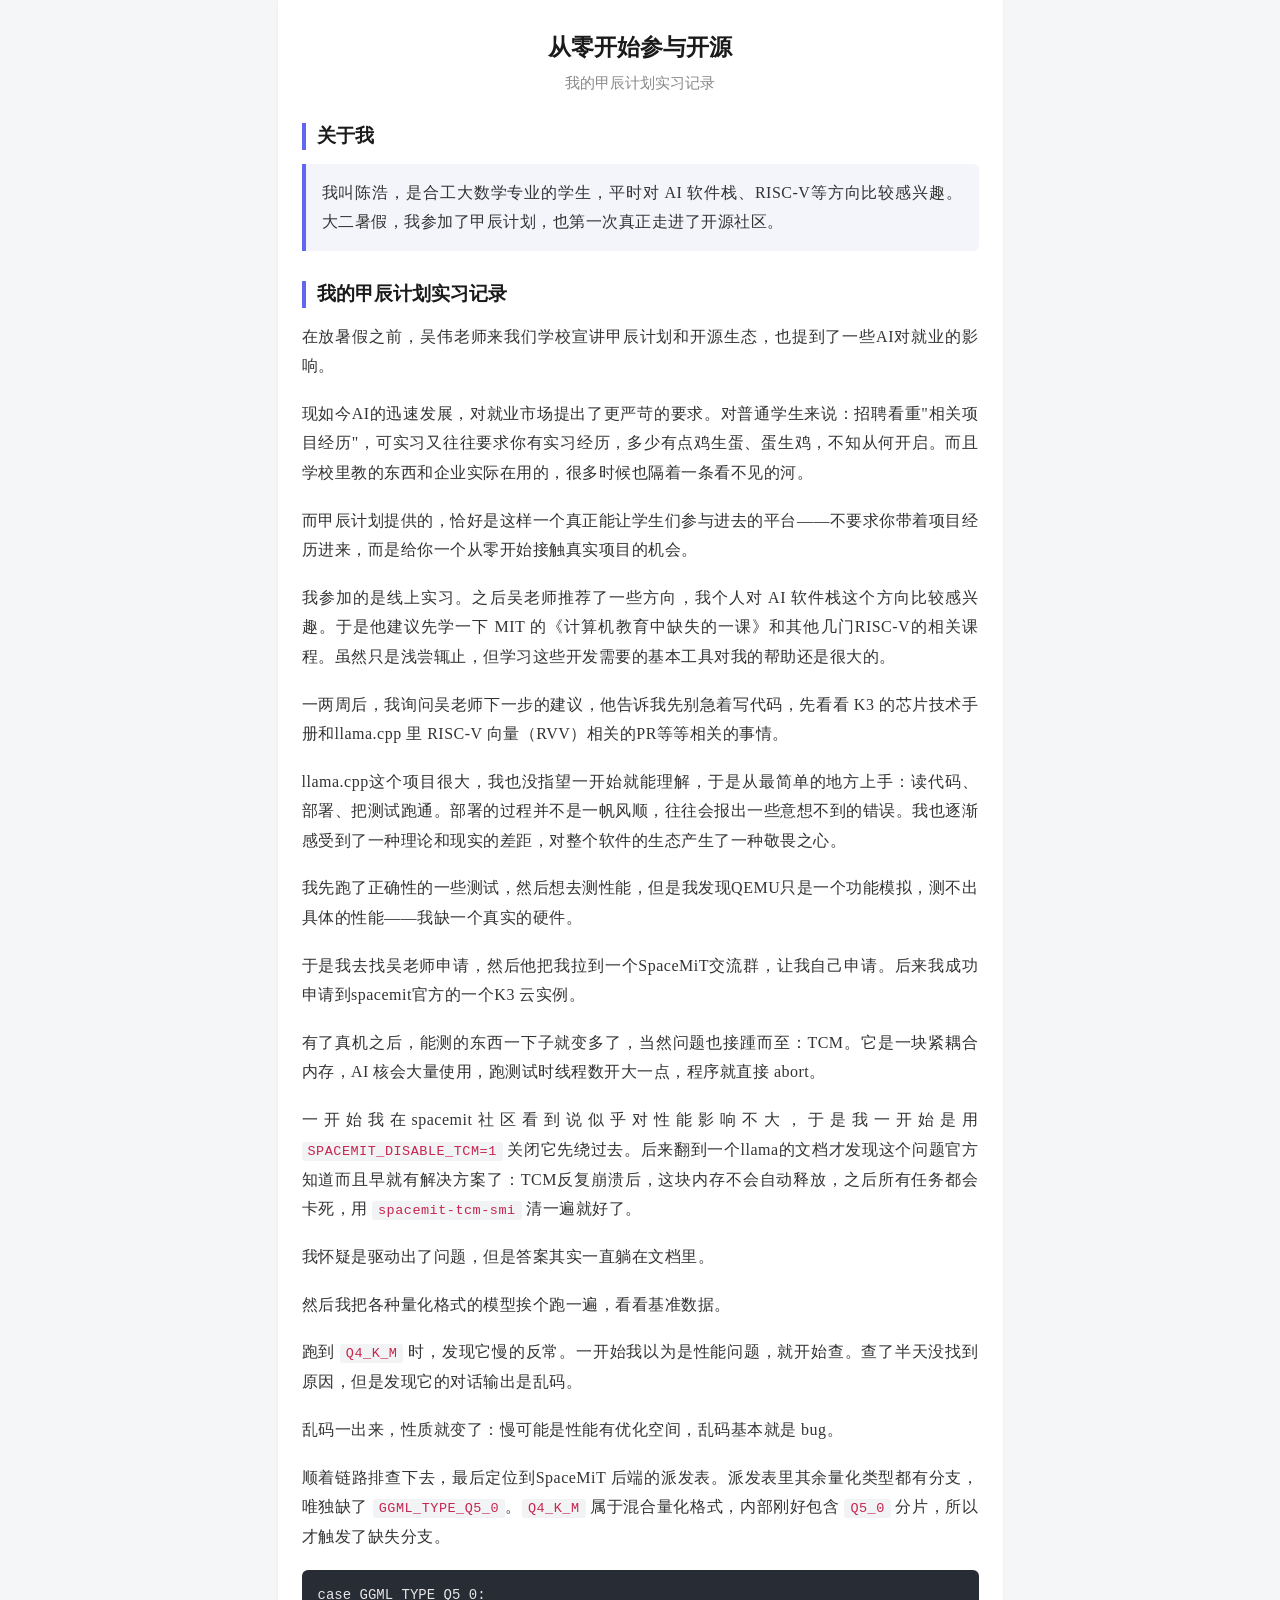
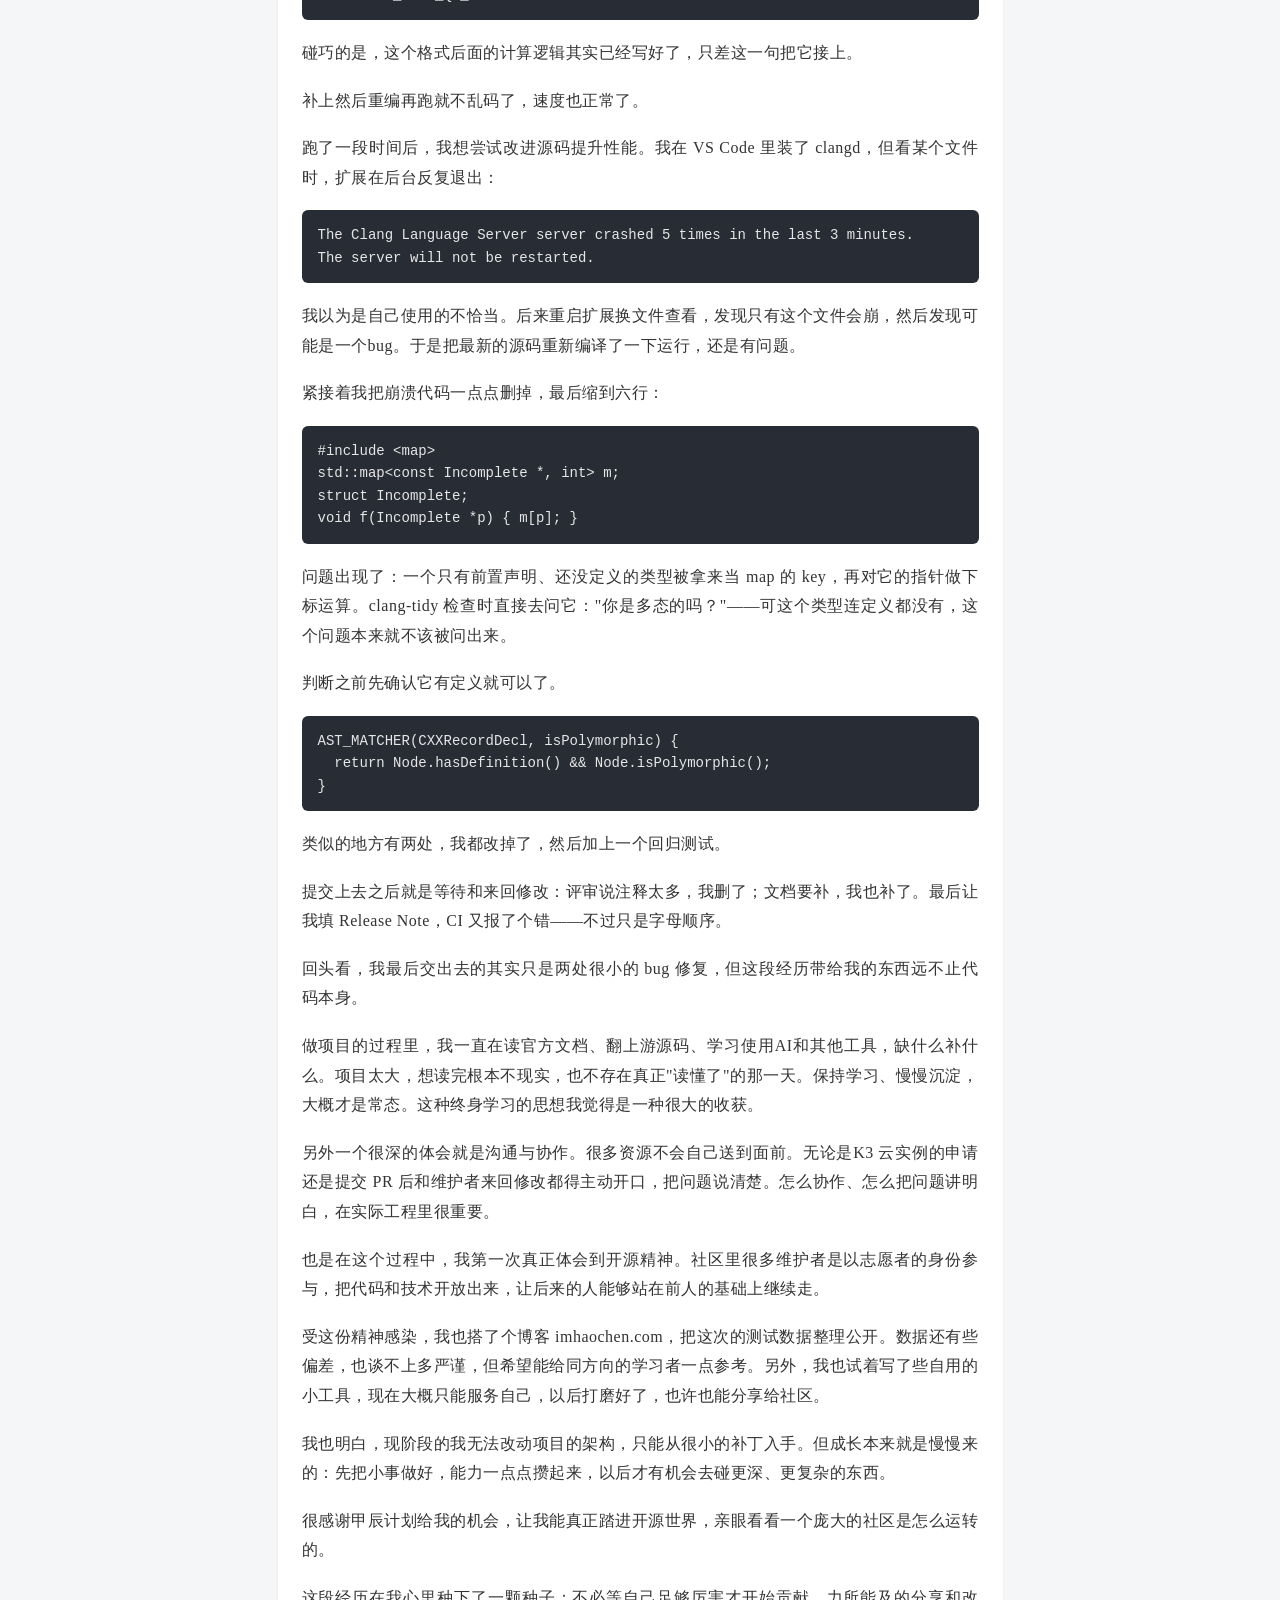
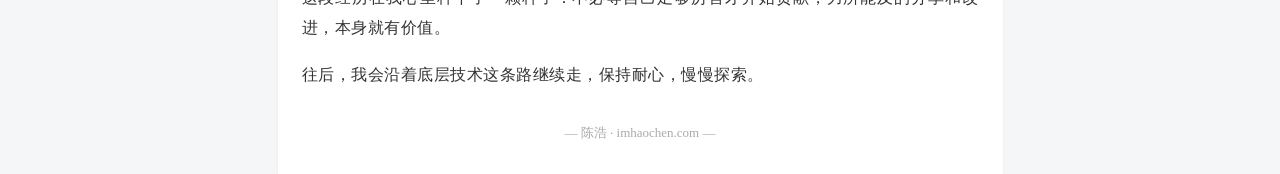
==== wechat-from-zero-to-open-source.html @ b213788a "Polish 从零开始参与开源 post；add markdown source + WeChat 排版版 Co-Authored-By: Claude Code <noreply@anthropic" ====
<!DOCTYPE html>
<html lang="zh-CN">
<head>
<meta charset="UTF-8">
<meta name="viewport" content="width=device-width, initial-scale=1.0">
<title>从零开始参与开源 · 公众号排版</title>
</head>
<body style="margin:0;padding:0;background:#f5f6f8;">

<!-- 此文件为公众号排版版：全选复制后粘贴进微信公众号编辑器即可。所有样式均为内联，WeChat 可直接识别。 -->
<section style="max-width:677px;margin:0 auto;background:#ffffff;padding:32px 24px;box-shadow:0 1px 3px rgba(0,0,0,.06);">

  <h1 style="text-align:center;font-size:23px;font-weight:bold;color:#1a1a1a;margin:0 0 10px 0;line-height:1.4;">从零开始参与开源</h1>
  <p style="text-align:center;font-size:15px;color:#888888;margin:0 0 4px 0;">我的甲辰计划实习记录</p>

  <h2 style="margin:30px 0 14px 0;font-size:19px;font-weight:bold;color:#1a1a1a;padding-left:11px;border-left:4px solid #6366f1;line-height:1.4;">关于我</h2>
  <p style="margin:0 0 18px 0;font-size:16px;line-height:1.85;color:#333333;letter-spacing:.5px;text-align:justify;background:#f4f5fb;border-left:4px solid #6366f1;padding:14px 16px;border-radius:0 6px 6px 0;">我叫陈浩，是合工大数学专业的学生，平时对 AI 软件栈、RISC-V等方向比较感兴趣。大二暑假，我参加了甲辰计划，也第一次真正走进了开源社区。</p>

  <h2 style="margin:30px 0 14px 0;font-size:19px;font-weight:bold;color:#1a1a1a;padding-left:11px;border-left:4px solid #6366f1;line-height:1.4;">我的甲辰计划实习记录</h2>

  <p style="margin:0 0 18px 0;font-size:16px;line-height:1.85;color:#333333;letter-spacing:.5px;text-align:justify;">在放暑假之前，吴伟老师来我们学校宣讲甲辰计划和开源生态，也提到了一些AI对就业的影响。</p>

  <p style="margin:0 0 18px 0;font-size:16px;line-height:1.85;color:#333333;letter-spacing:.5px;text-align:justify;">现如今AI的迅速发展，对就业市场提出了更严苛的要求。对普通学生来说：招聘看重"相关项目经历"，可实习又往往要求你有实习经历，多少有点鸡生蛋、蛋生鸡，不知从何开启。而且学校里教的东西和企业实际在用的，很多时候也隔着一条看不见的河。</p>

  <p style="margin:0 0 18px 0;font-size:16px;line-height:1.85;color:#333333;letter-spacing:.5px;text-align:justify;">而甲辰计划提供的，恰好是这样一个真正能让学生们参与进去的平台——不要求你带着项目经历进来，而是给你一个从零开始接触真实项目的机会。</p>

  <p style="margin:0 0 18px 0;font-size:16px;line-height:1.85;color:#333333;letter-spacing:.5px;text-align:justify;">我参加的是线上实习。之后吴老师推荐了一些方向，我个人对 AI 软件栈这个方向比较感兴趣。于是他建议先学一下 MIT 的《计算机教育中缺失的一课》和其他几门RISC-V的相关课程。虽然只是浅尝辄止，但学习这些开发需要的基本工具对我的帮助还是很大的。</p>

  <p style="margin:0 0 18px 0;font-size:16px;line-height:1.85;color:#333333;letter-spacing:.5px;text-align:justify;">一两周后，我询问吴老师下一步的建议，他告诉我先别急着写代码，先看看 K3 的芯片技术手册和llama.cpp 里 RISC-V 向量（RVV）相关的PR等等相关的事情。</p>

  <p style="margin:0 0 18px 0;font-size:16px;line-height:1.85;color:#333333;letter-spacing:.5px;text-align:justify;">llama.cpp这个项目很大，我也没指望一开始就能理解，于是从最简单的地方上手：读代码、部署、把测试跑通。部署的过程并不是一帆风顺，往往会报出一些意想不到的错误。我也逐渐感受到了一种理论和现实的差距，对整个软件的生态产生了一种敬畏之心。</p>

  <p style="margin:0 0 18px 0;font-size:16px;line-height:1.85;color:#333333;letter-spacing:.5px;text-align:justify;">我先跑了正确性的一些测试，然后想去测性能，但是我发现QEMU只是一个功能模拟，测不出具体的性能——我缺一个真实的硬件。</p>

  <p style="margin:0 0 18px 0;font-size:16px;line-height:1.85;color:#333333;letter-spacing:.5px;text-align:justify;">于是我去找吴老师申请，然后他把我拉到一个SpaceMiT交流群，让我自己申请。后来我成功申请到spacemit官方的一个K3 云实例。</p>

  <p style="margin:0 0 18px 0;font-size:16px;line-height:1.85;color:#333333;letter-spacing:.5px;text-align:justify;">有了真机之后，能测的东西一下子就变多了，当然问题也接踵而至：TCM。它是一块紧耦合内存，AI 核会大量使用，跑测试时线程数开大一点，程序就直接 abort。</p>

  <p style="margin:0 0 18px 0;font-size:16px;line-height:1.85;color:#333333;letter-spacing:.5px;text-align:justify;">一开始我在spacemit社区看到说似乎对性能影响不大，于是我一开始是用 <code style="background:#f2f3f5;color:#c7254e;padding:2px 6px;border-radius:3px;font-family:Menlo,Consolas,'Courier New',monospace;font-size:13.5px;">SPACEMIT_DISABLE_TCM=1</code> 关闭它先绕过去。后来翻到一个llama的文档才发现这个问题官方知道而且早就有解决方案了：TCM反复崩溃后，这块内存不会自动释放，之后所有任务都会卡死，用 <code style="background:#f2f3f5;color:#c7254e;padding:2px 6px;border-radius:3px;font-family:Menlo,Consolas,'Courier New',monospace;font-size:13.5px;">spacemit-tcm-smi</code> 清一遍就好了。</p>

  <p style="margin:0 0 18px 0;font-size:16px;line-height:1.85;color:#333333;letter-spacing:.5px;text-align:justify;">我怀疑是驱动出了问题，但是答案其实一直躺在文档里。</p>

  <p style="margin:0 0 18px 0;font-size:16px;line-height:1.85;color:#333333;letter-spacing:.5px;text-align:justify;">然后我把各种量化格式的模型挨个跑一遍，看看基准数据。</p>

  <p style="margin:0 0 18px 0;font-size:16px;line-height:1.85;color:#333333;letter-spacing:.5px;text-align:justify;">跑到 <code style="background:#f2f3f5;color:#c7254e;padding:2px 6px;border-radius:3px;font-family:Menlo,Consolas,'Courier New',monospace;font-size:13.5px;">Q4_K_M</code> 时，发现它慢的反常。一开始我以为是性能问题，就开始查。查了半天没找到原因，但是发现它的对话输出是乱码。</p>

  <p style="margin:0 0 18px 0;font-size:16px;line-height:1.85;color:#333333;letter-spacing:.5px;text-align:justify;">乱码一出来，性质就变了：慢可能是性能有优化空间，乱码基本就是 bug。</p>

  <p style="margin:0 0 18px 0;font-size:16px;line-height:1.85;color:#333333;letter-spacing:.5px;text-align:justify;">顺着链路排查下去，最后定位到SpaceMiT 后端的派发表。派发表里其余量化类型都有分支，唯独缺了 <code style="background:#f2f3f5;color:#c7254e;padding:2px 6px;border-radius:3px;font-family:Menlo,Consolas,'Courier New',monospace;font-size:13.5px;">GGML_TYPE_Q5_0</code>。<code style="background:#f2f3f5;color:#c7254e;padding:2px 6px;border-radius:3px;font-family:Menlo,Consolas,'Courier New',monospace;font-size:13.5px;">Q4_K_M</code> 属于混合量化格式，内部刚好包含 <code style="background:#f2f3f5;color:#c7254e;padding:2px 6px;border-radius:3px;font-family:Menlo,Consolas,'Courier New',monospace;font-size:13.5px;">Q5_0</code> 分片，所以才触发了缺失分支。</p>

  <pre style="background:#282c34;color:#e6e6e6;padding:14px 16px;border-radius:6px;font-family:Menlo,Consolas,'Courier New',monospace;font-size:14px;line-height:1.6;margin:0 0 18px 0;white-space:pre-wrap;word-break:break-all;">case GGML_TYPE_Q5_0:</pre>

  <p style="margin:0 0 18px 0;font-size:16px;line-height:1.85;color:#333333;letter-spacing:.5px;text-align:justify;">碰巧的是，这个格式后面的计算逻辑其实已经写好了，只差这一句把它接上。</p>

  <p style="margin:0 0 18px 0;font-size:16px;line-height:1.85;color:#333333;letter-spacing:.5px;text-align:justify;">补上然后重编再跑就不乱码了，速度也正常了。</p>

  <p style="margin:0 0 18px 0;font-size:16px;line-height:1.85;color:#333333;letter-spacing:.5px;text-align:justify;">跑了一段时间后，我想尝试改进源码提升性能。我在 VS Code 里装了 clangd，但看某个文件时，扩展在后台反复退出：</p>

  <pre style="background:#282c34;color:#e6e6e6;padding:14px 16px;border-radius:6px;font-family:Menlo,Consolas,'Courier New',monospace;font-size:14px;line-height:1.6;margin:0 0 18px 0;white-space:pre-wrap;word-break:break-all;">The Clang Language Server server crashed 5 times in the last 3 minutes.
The server will not be restarted.</pre>

  <p style="margin:0 0 18px 0;font-size:16px;line-height:1.85;color:#333333;letter-spacing:.5px;text-align:justify;">我以为是自己使用的不恰当。后来重启扩展换文件查看，发现只有这个文件会崩，然后发现可能是一个bug。于是把最新的源码重新编译了一下运行，还是有问题。</p>

  <p style="margin:0 0 18px 0;font-size:16px;line-height:1.85;color:#333333;letter-spacing:.5px;text-align:justify;">紧接着我把崩溃代码一点点删掉，最后缩到六行：</p>

  <pre style="background:#282c34;color:#e6e6e6;padding:14px 16px;border-radius:6px;font-family:Menlo,Consolas,'Courier New',monospace;font-size:14px;line-height:1.6;margin:0 0 18px 0;white-space:pre-wrap;word-break:break-all;">#include &lt;map&gt;
std::map&lt;const Incomplete *, int&gt; m;
struct Incomplete;
void f(Incomplete *p) { m[p]; }</pre>

  <p style="margin:0 0 18px 0;font-size:16px;line-height:1.85;color:#333333;letter-spacing:.5px;text-align:justify;">问题出现了：一个只有前置声明、还没定义的类型被拿来当 map 的 key，再对它的指针做下标运算。clang-tidy 检查时直接去问它："你是多态的吗？"——可这个类型连定义都没有，这个问题本来就不该被问出来。</p>

  <p style="margin:0 0 18px 0;font-size:16px;line-height:1.85;color:#333333;letter-spacing:.5px;text-align:justify;">判断之前先确认它有定义就可以了。</p>

  <pre style="background:#282c34;color:#e6e6e6;padding:14px 16px;border-radius:6px;font-family:Menlo,Consolas,'Courier New',monospace;font-size:14px;line-height:1.6;margin:0 0 18px 0;white-space:pre-wrap;word-break:break-all;">AST_MATCHER(CXXRecordDecl, isPolymorphic) {
  return Node.hasDefinition() &amp;&amp; Node.isPolymorphic();
}</pre>

  <p style="margin:0 0 18px 0;font-size:16px;line-height:1.85;color:#333333;letter-spacing:.5px;text-align:justify;">类似的地方有两处，我都改掉了，然后加上一个回归测试。</p>

  <p style="margin:0 0 18px 0;font-size:16px;line-height:1.85;color:#333333;letter-spacing:.5px;text-align:justify;">提交上去之后就是等待和来回修改：评审说注释太多，我删了；文档要补，我也补了。最后让我填 Release Note，CI 又报了个错——不过只是字母顺序。</p>

  <p style="margin:0 0 18px 0;font-size:16px;line-height:1.85;color:#333333;letter-spacing:.5px;text-align:justify;">回头看，我最后交出去的其实只是两处很小的 bug 修复，但这段经历带给我的东西远不止代码本身。</p>

  <p style="margin:0 0 18px 0;font-size:16px;line-height:1.85;color:#333333;letter-spacing:.5px;text-align:justify;">做项目的过程里，我一直在读官方文档、翻上游源码、学习使用AI和其他工具，缺什么补什么。项目太大，想读完根本不现实，也不存在真正"读懂了"的那一天。保持学习、慢慢沉淀，大概才是常态。这种终身学习的思想我觉得是一种很大的收获。</p>

  <p style="margin:0 0 18px 0;font-size:16px;line-height:1.85;color:#333333;letter-spacing:.5px;text-align:justify;">另外一个很深的体会就是沟通与协作。很多资源不会自己送到面前。无论是K3 云实例的申请还是提交 PR 后和维护者来回修改都得主动开口，把问题说清楚。怎么协作、怎么把问题讲明白，在实际工程里很重要。</p>

  <p style="margin:0 0 18px 0;font-size:16px;line-height:1.85;color:#333333;letter-spacing:.5px;text-align:justify;">也是在这个过程中，我第一次真正体会到开源精神。社区里很多维护者是以志愿者的身份参与，把代码和技术开放出来，让后来的人能够站在前人的基础上继续走。</p>

  <p style="margin:0 0 18px 0;font-size:16px;line-height:1.85;color:#333333;letter-spacing:.5px;text-align:justify;">受这份精神感染，我也搭了个博客 imhaochen.com，把这次的测试数据整理公开。数据还有些偏差，也谈不上多严谨，但希望能给同方向的学习者一点参考。另外，我也试着写了些自用的小工具，现在大概只能服务自己，以后打磨好了，也许也能分享给社区。</p>

  <p style="margin:0 0 18px 0;font-size:16px;line-height:1.85;color:#333333;letter-spacing:.5px;text-align:justify;">我也明白，现阶段的我无法改动项目的架构，只能从很小的补丁入手。但成长本来就是慢慢来的：先把小事做好，能力一点点攒起来，以后才有机会去碰更深、更复杂的东西。</p>

  <p style="margin:0 0 18px 0;font-size:16px;line-height:1.85;color:#333333;letter-spacing:.5px;text-align:justify;">很感谢甲辰计划给我的机会，让我能真正踏进开源世界，亲眼看看一个庞大的社区是怎么运转的。</p>

  <p style="margin:0 0 18px 0;font-size:16px;line-height:1.85;color:#333333;letter-spacing:.5px;text-align:justify;">这段经历在我心里种下了一颗种子：不必等自己足够厉害才开始贡献，力所能及的分享和改进，本身就有价值。</p>

  <p style="margin:0 0 0 0;font-size:16px;line-height:1.85;color:#333333;letter-spacing:.5px;text-align:justify;">往后，我会沿着底层技术这条路继续走，保持耐心，慢慢探索。</p>

  <p style="text-align:center;font-size:13px;color:#aaaaaa;margin:34px 0 0 0;">— 陈浩 · imhaochen.com —</p>

</section>

</body>
</html>
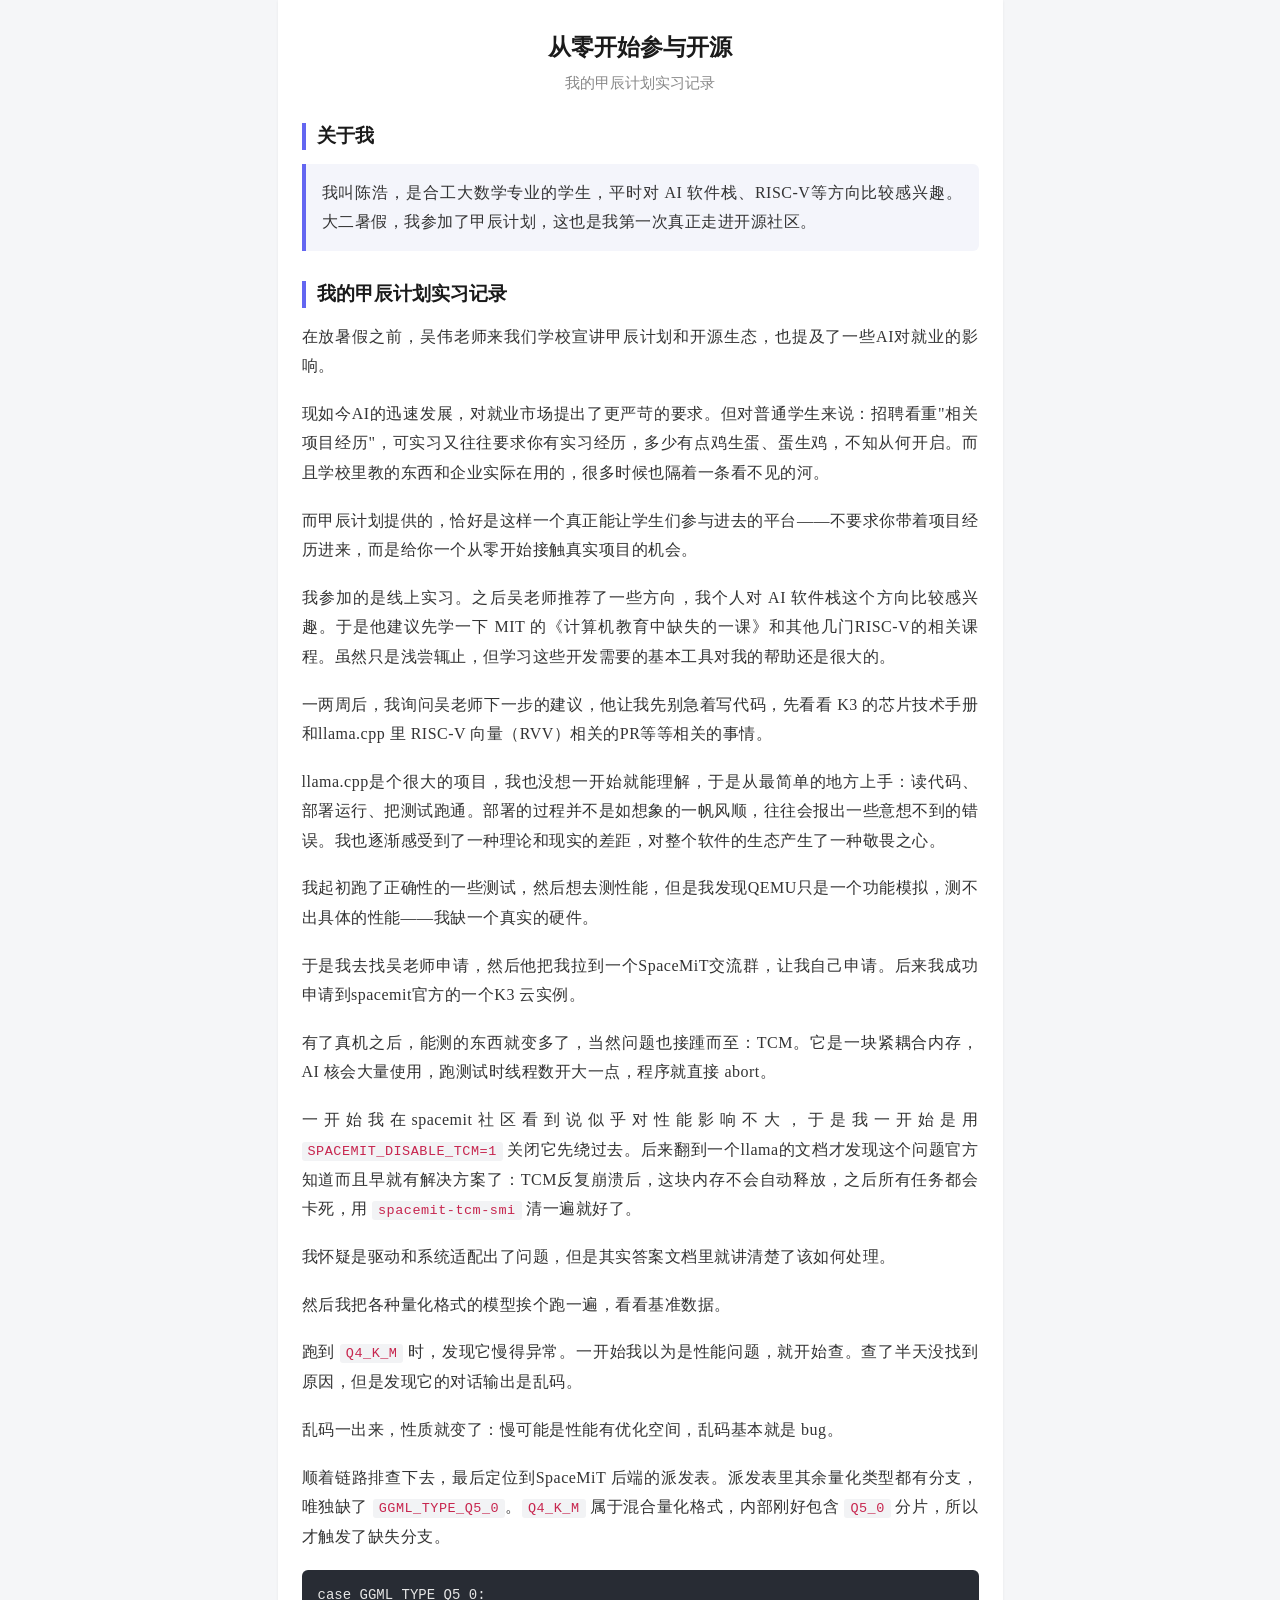
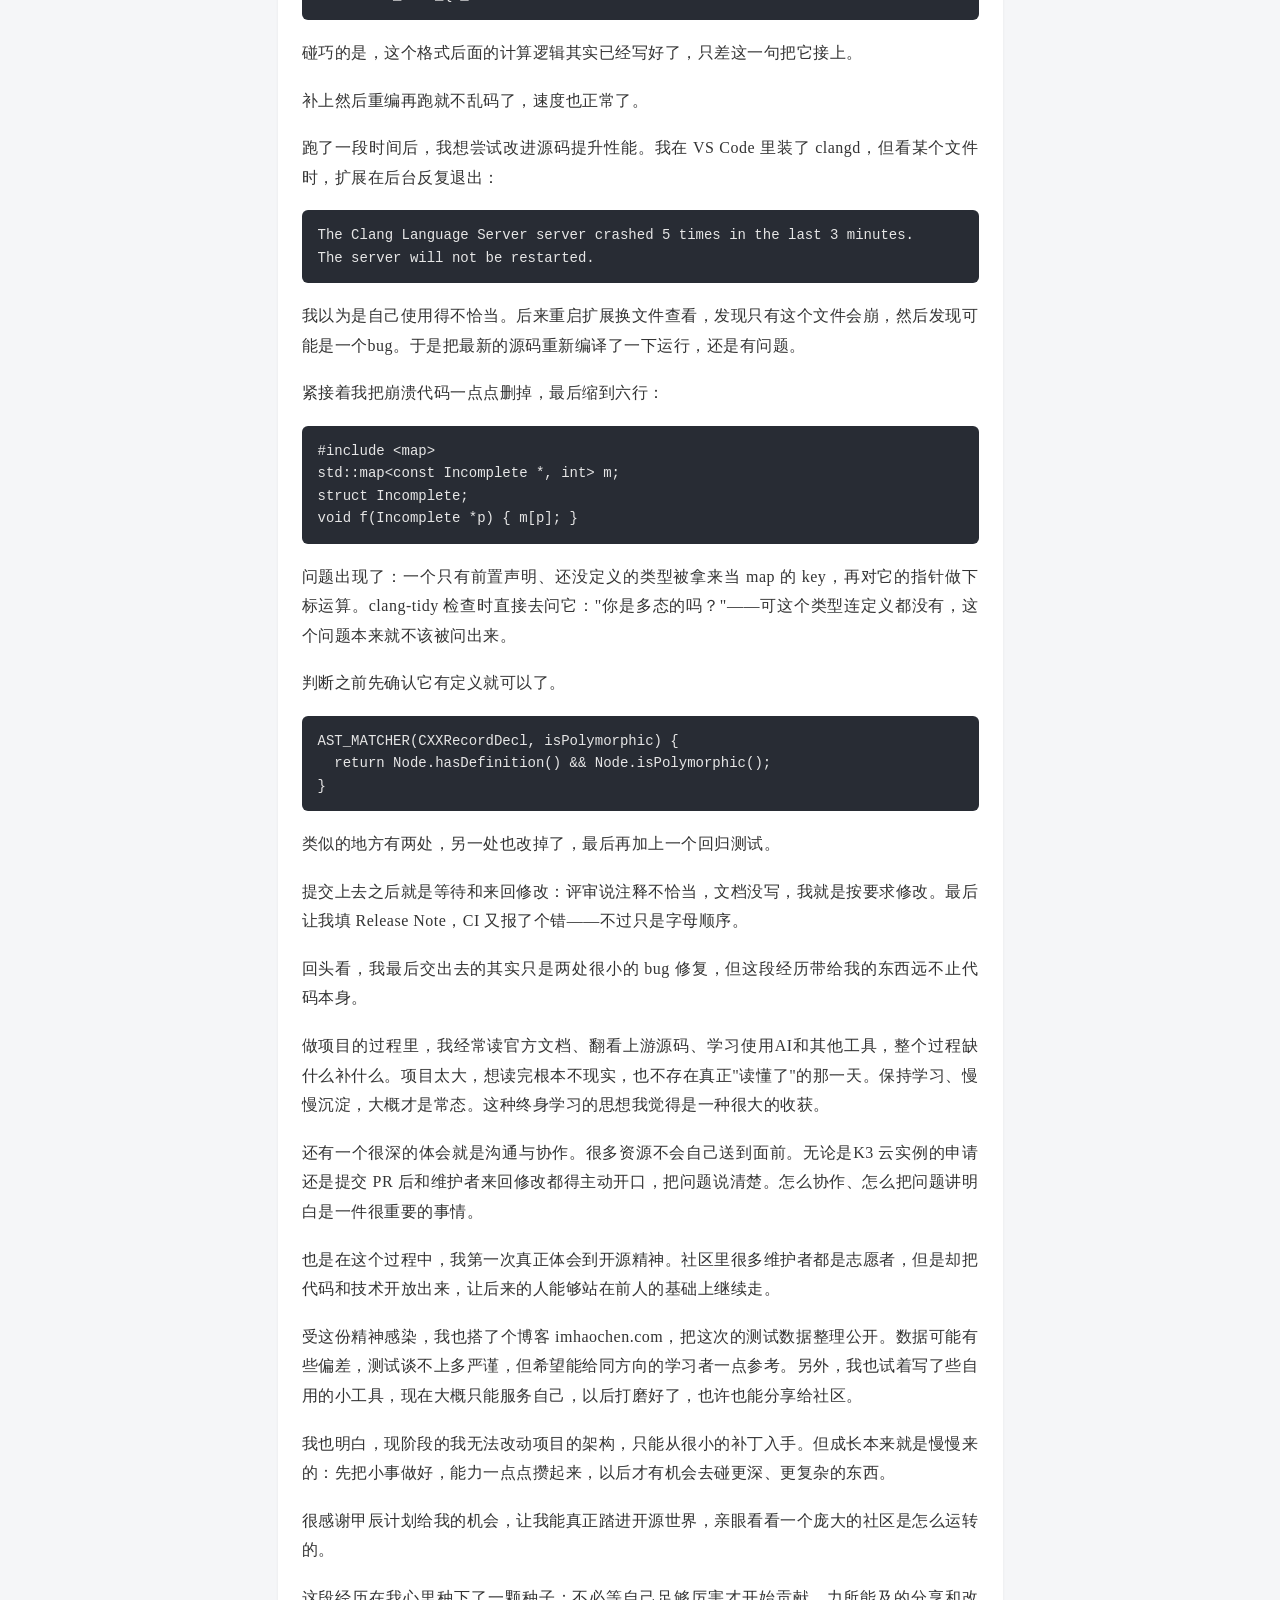
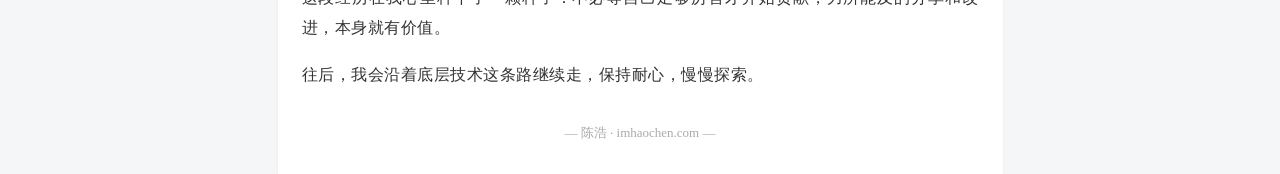
==== commit 5d6ef22a: "修订文章语病并同步博客/公众号版本" ====
--- a/wechat-from-zero-to-open-source.html
+++ b/wechat-from-zero-to-open-source.html
@@ -14,35 +14,35 @@
   <p style="text-align:center;font-size:15px;color:#888888;margin:0 0 4px 0;">我的甲辰计划实习记录</p>
 
   <h2 style="margin:30px 0 14px 0;font-size:19px;font-weight:bold;color:#1a1a1a;padding-left:11px;border-left:4px solid #6366f1;line-height:1.4;">关于我</h2>
-  <p style="margin:0 0 18px 0;font-size:16px;line-height:1.85;color:#333333;letter-spacing:.5px;text-align:justify;background:#f4f5fb;border-left:4px solid #6366f1;padding:14px 16px;border-radius:0 6px 6px 0;">我叫陈浩，是合工大数学专业的学生，平时对 AI 软件栈、RISC-V等方向比较感兴趣。大二暑假，我参加了甲辰计划，也第一次真正走进了开源社区。</p>
+  <p style="margin:0 0 18px 0;font-size:16px;line-height:1.85;color:#333333;letter-spacing:.5px;text-align:justify;background:#f4f5fb;border-left:4px solid #6366f1;padding:14px 16px;border-radius:0 6px 6px 0;">我叫陈浩，是合工大数学专业的学生，平时对 AI 软件栈、RISC-V等方向比较感兴趣。大二暑假，我参加了甲辰计划，这也是我第一次真正走进开源社区。</p>
 
   <h2 style="margin:30px 0 14px 0;font-size:19px;font-weight:bold;color:#1a1a1a;padding-left:11px;border-left:4px solid #6366f1;line-height:1.4;">我的甲辰计划实习记录</h2>
 
-  <p style="margin:0 0 18px 0;font-size:16px;line-height:1.85;color:#333333;letter-spacing:.5px;text-align:justify;">在放暑假之前，吴伟老师来我们学校宣讲甲辰计划和开源生态，也提到了一些AI对就业的影响。</p>
+  <p style="margin:0 0 18px 0;font-size:16px;line-height:1.85;color:#333333;letter-spacing:.5px;text-align:justify;">在放暑假之前，吴伟老师来我们学校宣讲甲辰计划和开源生态，也提及了一些AI对就业的影响。</p>
 
-  <p style="margin:0 0 18px 0;font-size:16px;line-height:1.85;color:#333333;letter-spacing:.5px;text-align:justify;">现如今AI的迅速发展，对就业市场提出了更严苛的要求。对普通学生来说：招聘看重"相关项目经历"，可实习又往往要求你有实习经历，多少有点鸡生蛋、蛋生鸡，不知从何开启。而且学校里教的东西和企业实际在用的，很多时候也隔着一条看不见的河。</p>
+  <p style="margin:0 0 18px 0;font-size:16px;line-height:1.85;color:#333333;letter-spacing:.5px;text-align:justify;">现如今AI的迅速发展，对就业市场提出了更严苛的要求。但对普通学生来说：招聘看重"相关项目经历"，可实习又往往要求你有实习经历，多少有点鸡生蛋、蛋生鸡，不知从何开启。而且学校里教的东西和企业实际在用的，很多时候也隔着一条看不见的河。</p>
 
   <p style="margin:0 0 18px 0;font-size:16px;line-height:1.85;color:#333333;letter-spacing:.5px;text-align:justify;">而甲辰计划提供的，恰好是这样一个真正能让学生们参与进去的平台——不要求你带着项目经历进来，而是给你一个从零开始接触真实项目的机会。</p>
 
   <p style="margin:0 0 18px 0;font-size:16px;line-height:1.85;color:#333333;letter-spacing:.5px;text-align:justify;">我参加的是线上实习。之后吴老师推荐了一些方向，我个人对 AI 软件栈这个方向比较感兴趣。于是他建议先学一下 MIT 的《计算机教育中缺失的一课》和其他几门RISC-V的相关课程。虽然只是浅尝辄止，但学习这些开发需要的基本工具对我的帮助还是很大的。</p>
 
-  <p style="margin:0 0 18px 0;font-size:16px;line-height:1.85;color:#333333;letter-spacing:.5px;text-align:justify;">一两周后，我询问吴老师下一步的建议，他告诉我先别急着写代码，先看看 K3 的芯片技术手册和llama.cpp 里 RISC-V 向量（RVV）相关的PR等等相关的事情。</p>
+  <p style="margin:0 0 18px 0;font-size:16px;line-height:1.85;color:#333333;letter-spacing:.5px;text-align:justify;">一两周后，我询问吴老师下一步的建议，他让我先别急着写代码，先看看 K3 的芯片技术手册和llama.cpp 里 RISC-V 向量（RVV）相关的PR等等相关的事情。</p>
 
-  <p style="margin:0 0 18px 0;font-size:16px;line-height:1.85;color:#333333;letter-spacing:.5px;text-align:justify;">llama.cpp这个项目很大，我也没指望一开始就能理解，于是从最简单的地方上手：读代码、部署、把测试跑通。部署的过程并不是一帆风顺，往往会报出一些意想不到的错误。我也逐渐感受到了一种理论和现实的差距，对整个软件的生态产生了一种敬畏之心。</p>
+  <p style="margin:0 0 18px 0;font-size:16px;line-height:1.85;color:#333333;letter-spacing:.5px;text-align:justify;">llama.cpp是个很大的项目，我也没想一开始就能理解，于是从最简单的地方上手：读代码、部署运行、把测试跑通。部署的过程并不是如想象的一帆风顺，往往会报出一些意想不到的错误。我也逐渐感受到了一种理论和现实的差距，对整个软件的生态产生了一种敬畏之心。</p>
 
-  <p style="margin:0 0 18px 0;font-size:16px;line-height:1.85;color:#333333;letter-spacing:.5px;text-align:justify;">我先跑了正确性的一些测试，然后想去测性能，但是我发现QEMU只是一个功能模拟，测不出具体的性能——我缺一个真实的硬件。</p>
+  <p style="margin:0 0 18px 0;font-size:16px;line-height:1.85;color:#333333;letter-spacing:.5px;text-align:justify;">我起初跑了正确性的一些测试，然后想去测性能，但是我发现QEMU只是一个功能模拟，测不出具体的性能——我缺一个真实的硬件。</p>
 
   <p style="margin:0 0 18px 0;font-size:16px;line-height:1.85;color:#333333;letter-spacing:.5px;text-align:justify;">于是我去找吴老师申请，然后他把我拉到一个SpaceMiT交流群，让我自己申请。后来我成功申请到spacemit官方的一个K3 云实例。</p>
 
-  <p style="margin:0 0 18px 0;font-size:16px;line-height:1.85;color:#333333;letter-spacing:.5px;text-align:justify;">有了真机之后，能测的东西一下子就变多了，当然问题也接踵而至：TCM。它是一块紧耦合内存，AI 核会大量使用，跑测试时线程数开大一点，程序就直接 abort。</p>
+  <p style="margin:0 0 18px 0;font-size:16px;line-height:1.85;color:#333333;letter-spacing:.5px;text-align:justify;">有了真机之后，能测的东西就变多了，当然问题也接踵而至：TCM。它是一块紧耦合内存，AI 核会大量使用，跑测试时线程数开大一点，程序就直接 abort。</p>
 
   <p style="margin:0 0 18px 0;font-size:16px;line-height:1.85;color:#333333;letter-spacing:.5px;text-align:justify;">一开始我在spacemit社区看到说似乎对性能影响不大，于是我一开始是用 <code style="background:#f2f3f5;color:#c7254e;padding:2px 6px;border-radius:3px;font-family:Menlo,Consolas,'Courier New',monospace;font-size:13.5px;">SPACEMIT_DISABLE_TCM=1</code> 关闭它先绕过去。后来翻到一个llama的文档才发现这个问题官方知道而且早就有解决方案了：TCM反复崩溃后，这块内存不会自动释放，之后所有任务都会卡死，用 <code style="background:#f2f3f5;color:#c7254e;padding:2px 6px;border-radius:3px;font-family:Menlo,Consolas,'Courier New',monospace;font-size:13.5px;">spacemit-tcm-smi</code> 清一遍就好了。</p>
 
-  <p style="margin:0 0 18px 0;font-size:16px;line-height:1.85;color:#333333;letter-spacing:.5px;text-align:justify;">我怀疑是驱动出了问题，但是答案其实一直躺在文档里。</p>
+  <p style="margin:0 0 18px 0;font-size:16px;line-height:1.85;color:#333333;letter-spacing:.5px;text-align:justify;">我怀疑是驱动和系统适配出了问题，但是其实答案文档里就讲清楚了该如何处理。</p>
 
   <p style="margin:0 0 18px 0;font-size:16px;line-height:1.85;color:#333333;letter-spacing:.5px;text-align:justify;">然后我把各种量化格式的模型挨个跑一遍，看看基准数据。</p>
 
-  <p style="margin:0 0 18px 0;font-size:16px;line-height:1.85;color:#333333;letter-spacing:.5px;text-align:justify;">跑到 <code style="background:#f2f3f5;color:#c7254e;padding:2px 6px;border-radius:3px;font-family:Menlo,Consolas,'Courier New',monospace;font-size:13.5px;">Q4_K_M</code> 时，发现它慢的反常。一开始我以为是性能问题，就开始查。查了半天没找到原因，但是发现它的对话输出是乱码。</p>
+  <p style="margin:0 0 18px 0;font-size:16px;line-height:1.85;color:#333333;letter-spacing:.5px;text-align:justify;">跑到 <code style="background:#f2f3f5;color:#c7254e;padding:2px 6px;border-radius:3px;font-family:Menlo,Consolas,'Courier New',monospace;font-size:13.5px;">Q4_K_M</code> 时，发现它慢得异常。一开始我以为是性能问题，就开始查。查了半天没找到原因，但是发现它的对话输出是乱码。</p>
 
   <p style="margin:0 0 18px 0;font-size:16px;line-height:1.85;color:#333333;letter-spacing:.5px;text-align:justify;">乱码一出来，性质就变了：慢可能是性能有优化空间，乱码基本就是 bug。</p>
 
@@ -59,7 +59,7 @@
   <pre style="background:#282c34;color:#e6e6e6;padding:14px 16px;border-radius:6px;font-family:Menlo,Consolas,'Courier New',monospace;font-size:14px;line-height:1.6;margin:0 0 18px 0;white-space:pre-wrap;word-break:break-all;">The Clang Language Server server crashed 5 times in the last 3 minutes.
 The server will not be restarted.</pre>
 
-  <p style="margin:0 0 18px 0;font-size:16px;line-height:1.85;color:#333333;letter-spacing:.5px;text-align:justify;">我以为是自己使用的不恰当。后来重启扩展换文件查看，发现只有这个文件会崩，然后发现可能是一个bug。于是把最新的源码重新编译了一下运行，还是有问题。</p>
+  <p style="margin:0 0 18px 0;font-size:16px;line-height:1.85;color:#333333;letter-spacing:.5px;text-align:justify;">我以为是自己使用得不恰当。后来重启扩展换文件查看，发现只有这个文件会崩，然后发现可能是一个bug。于是把最新的源码重新编译了一下运行，还是有问题。</p>
 
   <p style="margin:0 0 18px 0;font-size:16px;line-height:1.85;color:#333333;letter-spacing:.5px;text-align:justify;">紧接着我把崩溃代码一点点删掉，最后缩到六行：</p>
 
@@ -76,19 +76,19 @@
   return Node.hasDefinition() &amp;&amp; Node.isPolymorphic();
 }</pre>
 
-  <p style="margin:0 0 18px 0;font-size:16px;line-height:1.85;color:#333333;letter-spacing:.5px;text-align:justify;">类似的地方有两处，我都改掉了，然后加上一个回归测试。</p>
+  <p style="margin:0 0 18px 0;font-size:16px;line-height:1.85;color:#333333;letter-spacing:.5px;text-align:justify;">类似的地方有两处，另一处也改掉了，最后再加上一个回归测试。</p>
 
-  <p style="margin:0 0 18px 0;font-size:16px;line-height:1.85;color:#333333;letter-spacing:.5px;text-align:justify;">提交上去之后就是等待和来回修改：评审说注释太多，我删了；文档要补，我也补了。最后让我填 Release Note，CI 又报了个错——不过只是字母顺序。</p>
+  <p style="margin:0 0 18px 0;font-size:16px;line-height:1.85;color:#333333;letter-spacing:.5px;text-align:justify;">提交上去之后就是等待和来回修改：评审说注释不恰当，文档没写，我就是按要求修改。最后让我填 Release Note，CI 又报了个错——不过只是字母顺序。</p>
 
   <p style="margin:0 0 18px 0;font-size:16px;line-height:1.85;color:#333333;letter-spacing:.5px;text-align:justify;">回头看，我最后交出去的其实只是两处很小的 bug 修复，但这段经历带给我的东西远不止代码本身。</p>
 
-  <p style="margin:0 0 18px 0;font-size:16px;line-height:1.85;color:#333333;letter-spacing:.5px;text-align:justify;">做项目的过程里，我一直在读官方文档、翻上游源码、学习使用AI和其他工具，缺什么补什么。项目太大，想读完根本不现实，也不存在真正"读懂了"的那一天。保持学习、慢慢沉淀，大概才是常态。这种终身学习的思想我觉得是一种很大的收获。</p>
+  <p style="margin:0 0 18px 0;font-size:16px;line-height:1.85;color:#333333;letter-spacing:.5px;text-align:justify;">做项目的过程里，我经常读官方文档、翻看上游源码、学习使用AI和其他工具，整个过程缺什么补什么。项目太大，想读完根本不现实，也不存在真正"读懂了"的那一天。保持学习、慢慢沉淀，大概才是常态。这种终身学习的思想我觉得是一种很大的收获。</p>
 
-  <p style="margin:0 0 18px 0;font-size:16px;line-height:1.85;color:#333333;letter-spacing:.5px;text-align:justify;">另外一个很深的体会就是沟通与协作。很多资源不会自己送到面前。无论是K3 云实例的申请还是提交 PR 后和维护者来回修改都得主动开口，把问题说清楚。怎么协作、怎么把问题讲明白，在实际工程里很重要。</p>
+  <p style="margin:0 0 18px 0;font-size:16px;line-height:1.85;color:#333333;letter-spacing:.5px;text-align:justify;">还有一个很深的体会就是沟通与协作。很多资源不会自己送到面前。无论是K3 云实例的申请还是提交 PR 后和维护者来回修改都得主动开口，把问题说清楚。怎么协作、怎么把问题讲明白是一件很重要的事情。</p>
 
-  <p style="margin:0 0 18px 0;font-size:16px;line-height:1.85;color:#333333;letter-spacing:.5px;text-align:justify;">也是在这个过程中，我第一次真正体会到开源精神。社区里很多维护者是以志愿者的身份参与，把代码和技术开放出来，让后来的人能够站在前人的基础上继续走。</p>
+  <p style="margin:0 0 18px 0;font-size:16px;line-height:1.85;color:#333333;letter-spacing:.5px;text-align:justify;">也是在这个过程中，我第一次真正体会到开源精神。社区里很多维护者都是志愿者，但是却把代码和技术开放出来，让后来的人能够站在前人的基础上继续走。</p>
 
-  <p style="margin:0 0 18px 0;font-size:16px;line-height:1.85;color:#333333;letter-spacing:.5px;text-align:justify;">受这份精神感染，我也搭了个博客 imhaochen.com，把这次的测试数据整理公开。数据还有些偏差，也谈不上多严谨，但希望能给同方向的学习者一点参考。另外，我也试着写了些自用的小工具，现在大概只能服务自己，以后打磨好了，也许也能分享给社区。</p>
+  <p style="margin:0 0 18px 0;font-size:16px;line-height:1.85;color:#333333;letter-spacing:.5px;text-align:justify;">受这份精神感染，我也搭了个博客 imhaochen.com，把这次的测试数据整理公开。数据可能有些偏差，测试谈不上多严谨，但希望能给同方向的学习者一点参考。另外，我也试着写了些自用的小工具，现在大概只能服务自己，以后打磨好了，也许也能分享给社区。</p>
 
   <p style="margin:0 0 18px 0;font-size:16px;line-height:1.85;color:#333333;letter-spacing:.5px;text-align:justify;">我也明白，现阶段的我无法改动项目的架构，只能从很小的补丁入手。但成长本来就是慢慢来的：先把小事做好，能力一点点攒起来，以后才有机会去碰更深、更复杂的东西。</p>
 
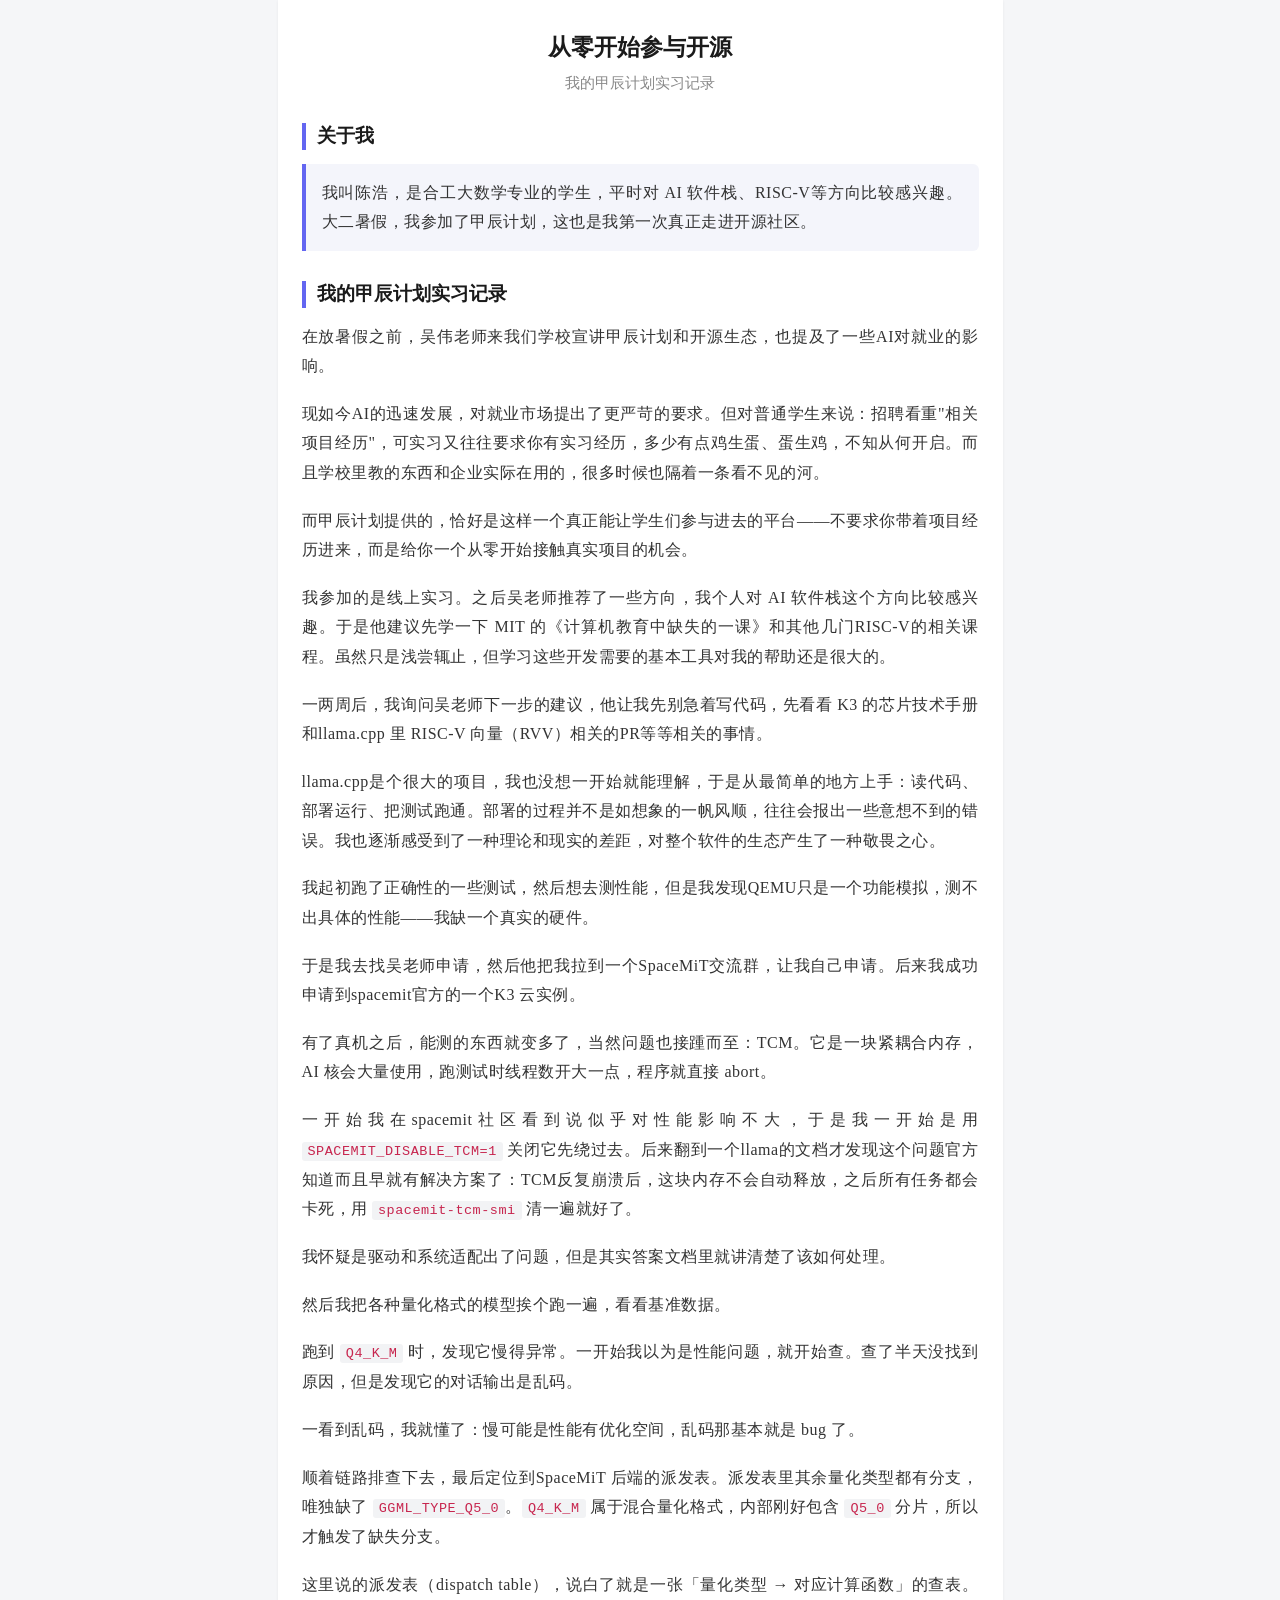
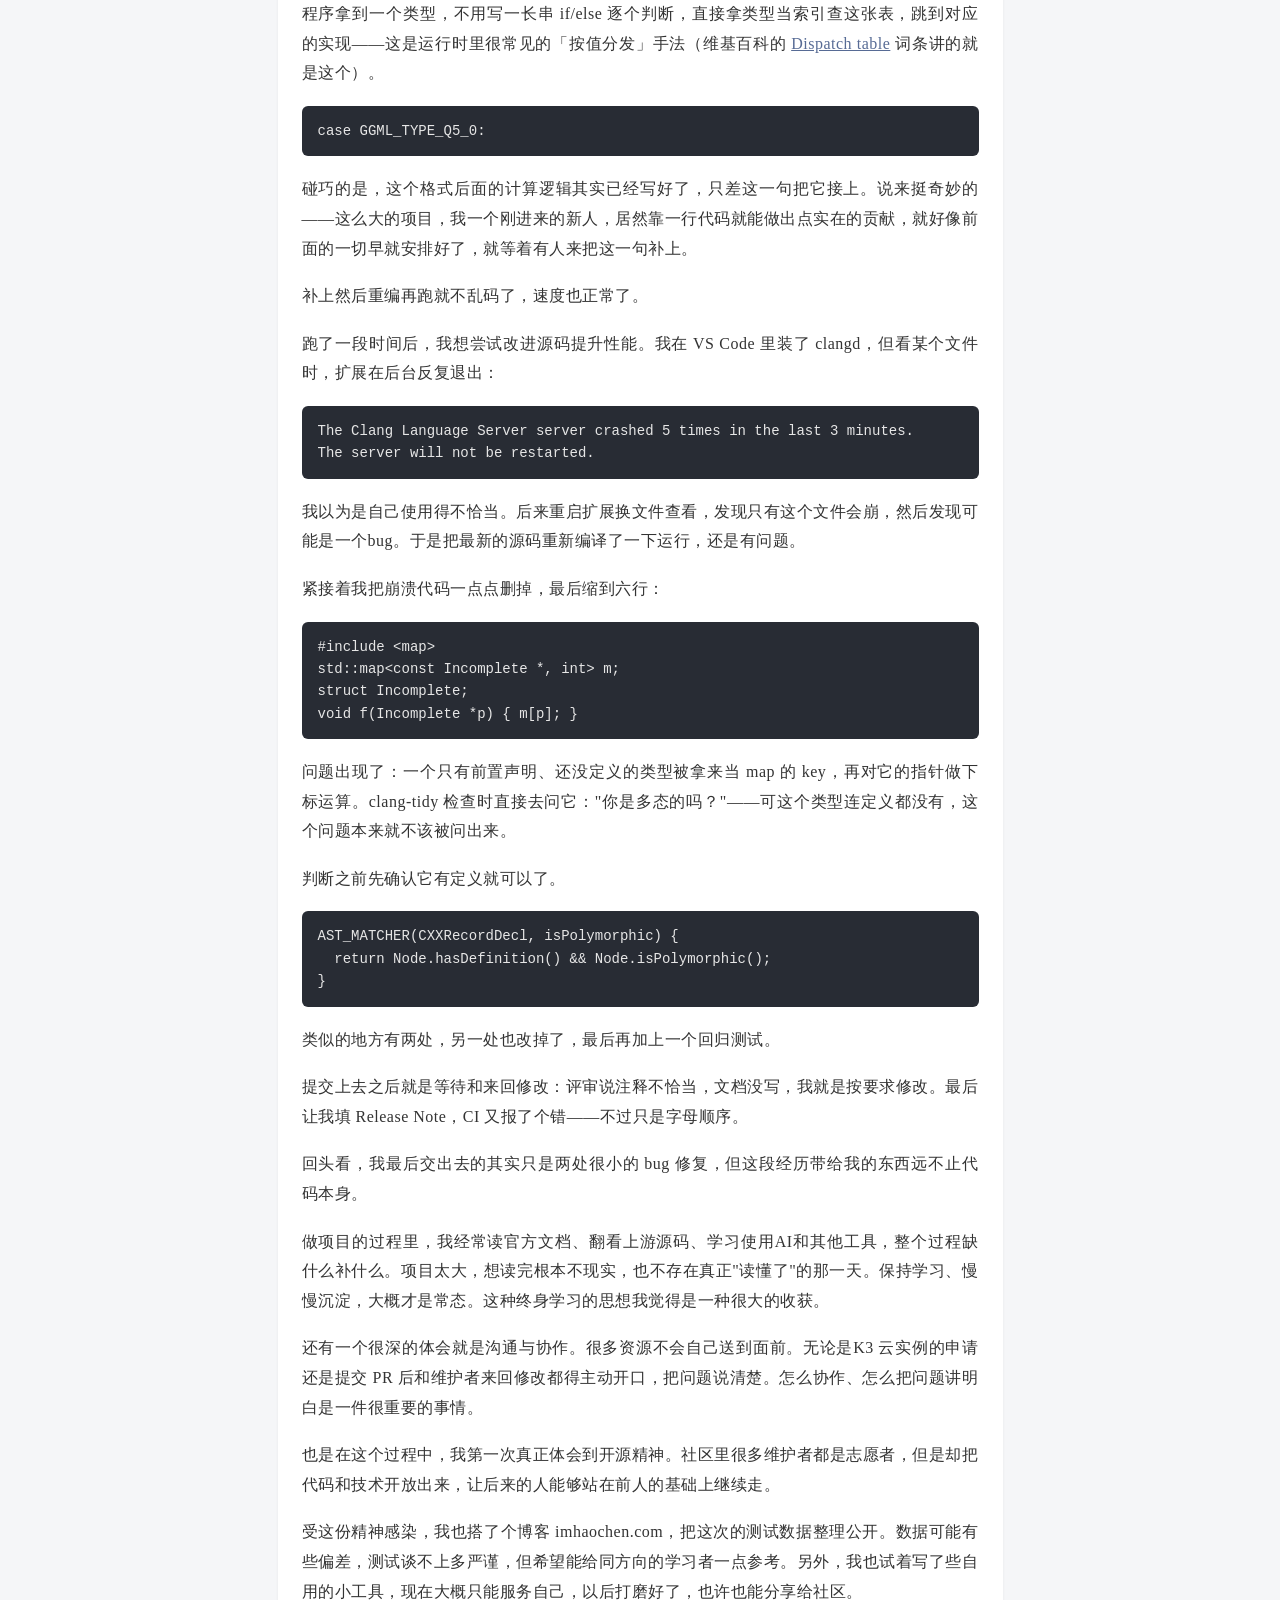
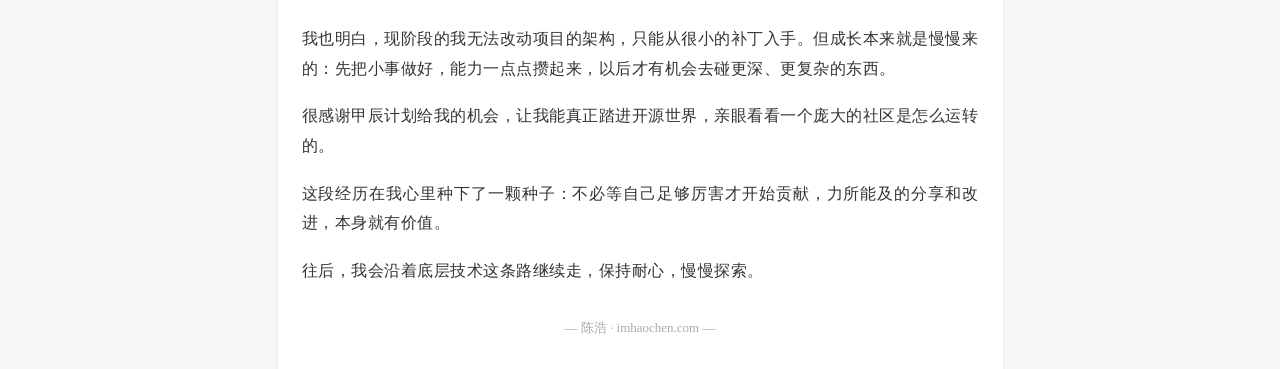
==== commit 94927180: "润色口语表达、补充派发表技术介绍、扩展一行代码贡献的感触" ====
--- a/wechat-from-zero-to-open-source.html
+++ b/wechat-from-zero-to-open-source.html
@@ -44,13 +44,15 @@
 
   <p style="margin:0 0 18px 0;font-size:16px;line-height:1.85;color:#333333;letter-spacing:.5px;text-align:justify;">跑到 <code style="background:#f2f3f5;color:#c7254e;padding:2px 6px;border-radius:3px;font-family:Menlo,Consolas,'Courier New',monospace;font-size:13.5px;">Q4_K_M</code> 时，发现它慢得异常。一开始我以为是性能问题，就开始查。查了半天没找到原因，但是发现它的对话输出是乱码。</p>
 
-  <p style="margin:0 0 18px 0;font-size:16px;line-height:1.85;color:#333333;letter-spacing:.5px;text-align:justify;">乱码一出来，性质就变了：慢可能是性能有优化空间，乱码基本就是 bug。</p>
+  <p style="margin:0 0 18px 0;font-size:16px;line-height:1.85;color:#333333;letter-spacing:.5px;text-align:justify;">一看到乱码，我就懂了：慢可能是性能有优化空间，乱码那基本就是 bug 了。</p>
 
   <p style="margin:0 0 18px 0;font-size:16px;line-height:1.85;color:#333333;letter-spacing:.5px;text-align:justify;">顺着链路排查下去，最后定位到SpaceMiT 后端的派发表。派发表里其余量化类型都有分支，唯独缺了 <code style="background:#f2f3f5;color:#c7254e;padding:2px 6px;border-radius:3px;font-family:Menlo,Consolas,'Courier New',monospace;font-size:13.5px;">GGML_TYPE_Q5_0</code>。<code style="background:#f2f3f5;color:#c7254e;padding:2px 6px;border-radius:3px;font-family:Menlo,Consolas,'Courier New',monospace;font-size:13.5px;">Q4_K_M</code> 属于混合量化格式，内部刚好包含 <code style="background:#f2f3f5;color:#c7254e;padding:2px 6px;border-radius:3px;font-family:Menlo,Consolas,'Courier New',monospace;font-size:13.5px;">Q5_0</code> 分片，所以才触发了缺失分支。</p>
 
+  <p style="margin:0 0 18px 0;font-size:16px;line-height:1.85;color:#333333;letter-spacing:.5px;text-align:justify;">这里说的派发表（dispatch table），说白了就是一张「量化类型 → 对应计算函数」的查表。程序拿到一个类型，不用写一长串 if/else 逐个判断，直接拿类型当索引查这张表，跳到对应的实现——这是运行时里很常见的「按值分发」手法（维基百科的 <a href="https://en.wikipedia.org/wiki/Dispatch_table" style="color:#576b95;">Dispatch table</a> 词条讲的就是这个）。</p>
+
   <pre style="background:#282c34;color:#e6e6e6;padding:14px 16px;border-radius:6px;font-family:Menlo,Consolas,'Courier New',monospace;font-size:14px;line-height:1.6;margin:0 0 18px 0;white-space:pre-wrap;word-break:break-all;">case GGML_TYPE_Q5_0:</pre>
 
-  <p style="margin:0 0 18px 0;font-size:16px;line-height:1.85;color:#333333;letter-spacing:.5px;text-align:justify;">碰巧的是，这个格式后面的计算逻辑其实已经写好了，只差这一句把它接上。</p>
+  <p style="margin:0 0 18px 0;font-size:16px;line-height:1.85;color:#333333;letter-spacing:.5px;text-align:justify;">碰巧的是，这个格式后面的计算逻辑其实已经写好了，只差这一句把它接上。说来挺奇妙的——这么大的项目，我一个刚进来的新人，居然靠一行代码就能做出点实在的贡献，就好像前面的一切早就安排好了，就等着有人来把这一句补上。</p>
 
   <p style="margin:0 0 18px 0;font-size:16px;line-height:1.85;color:#333333;letter-spacing:.5px;text-align:justify;">补上然后重编再跑就不乱码了，速度也正常了。</p>
 
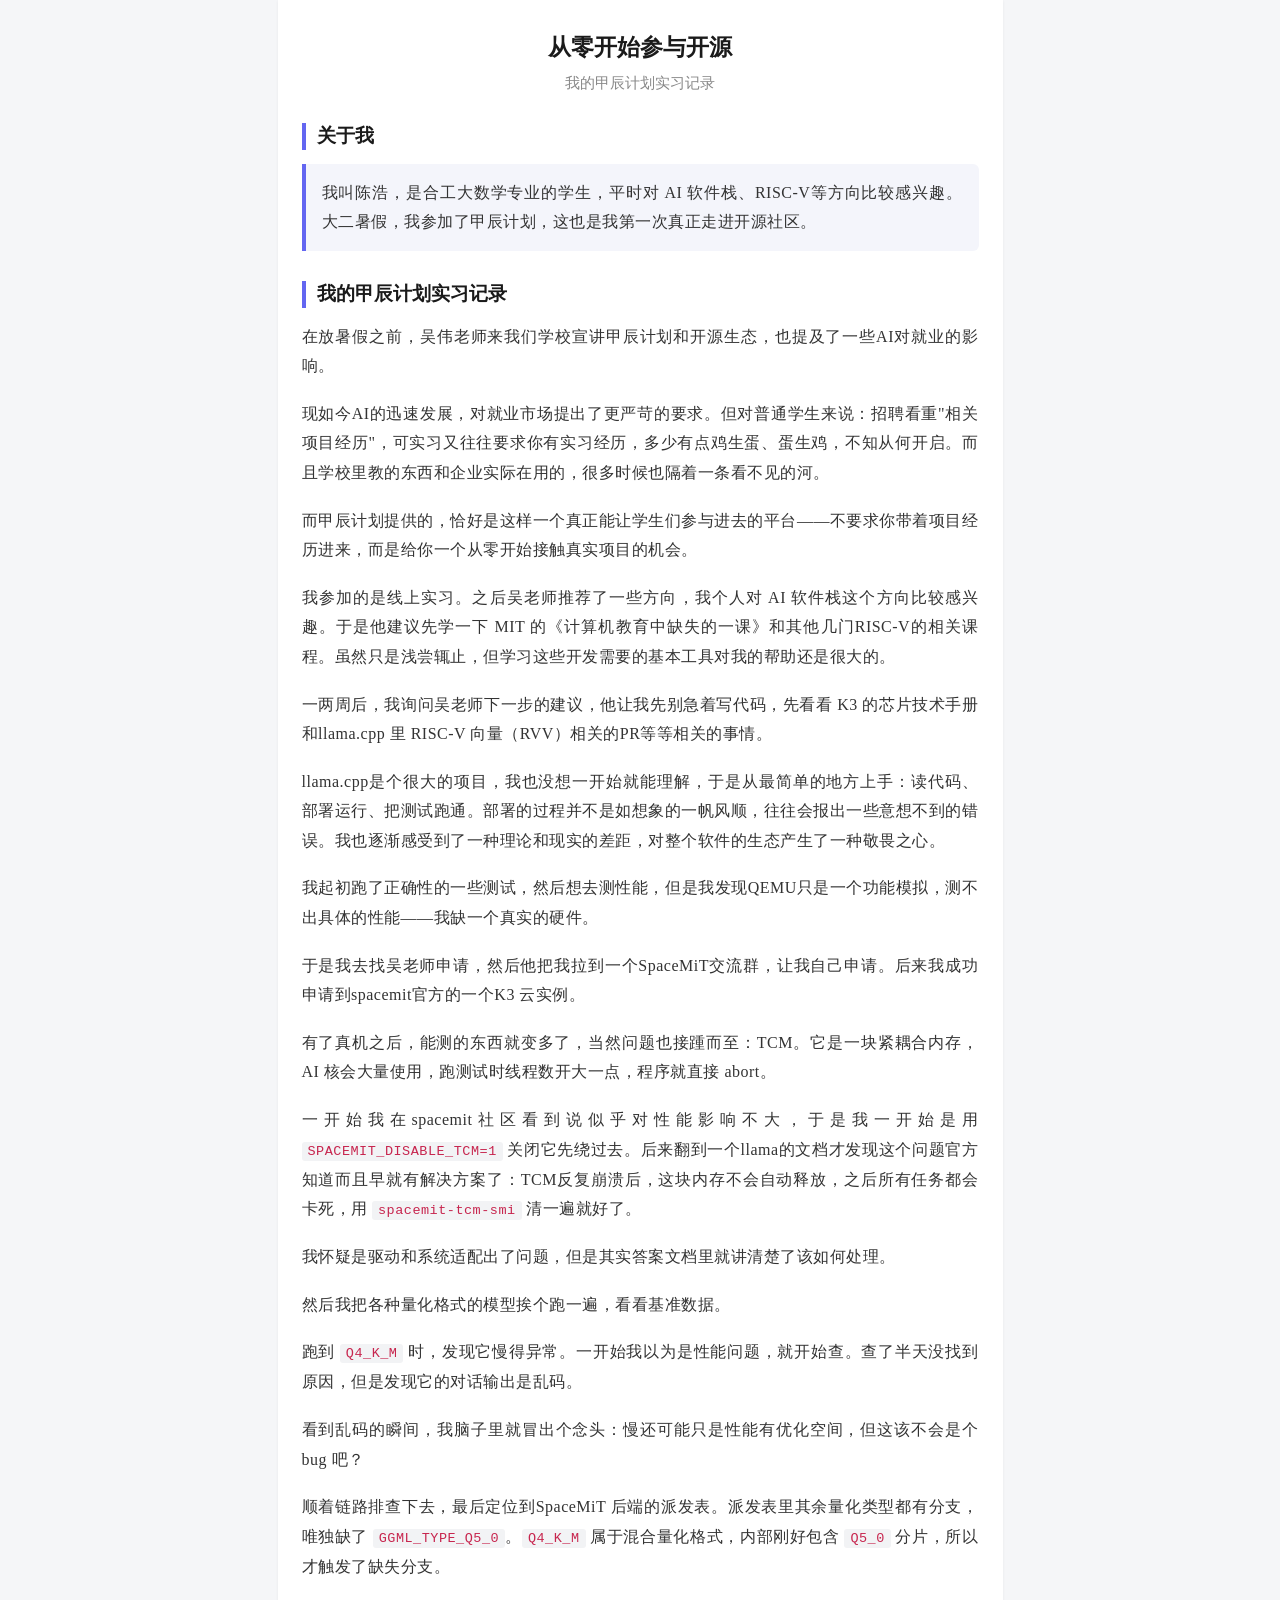
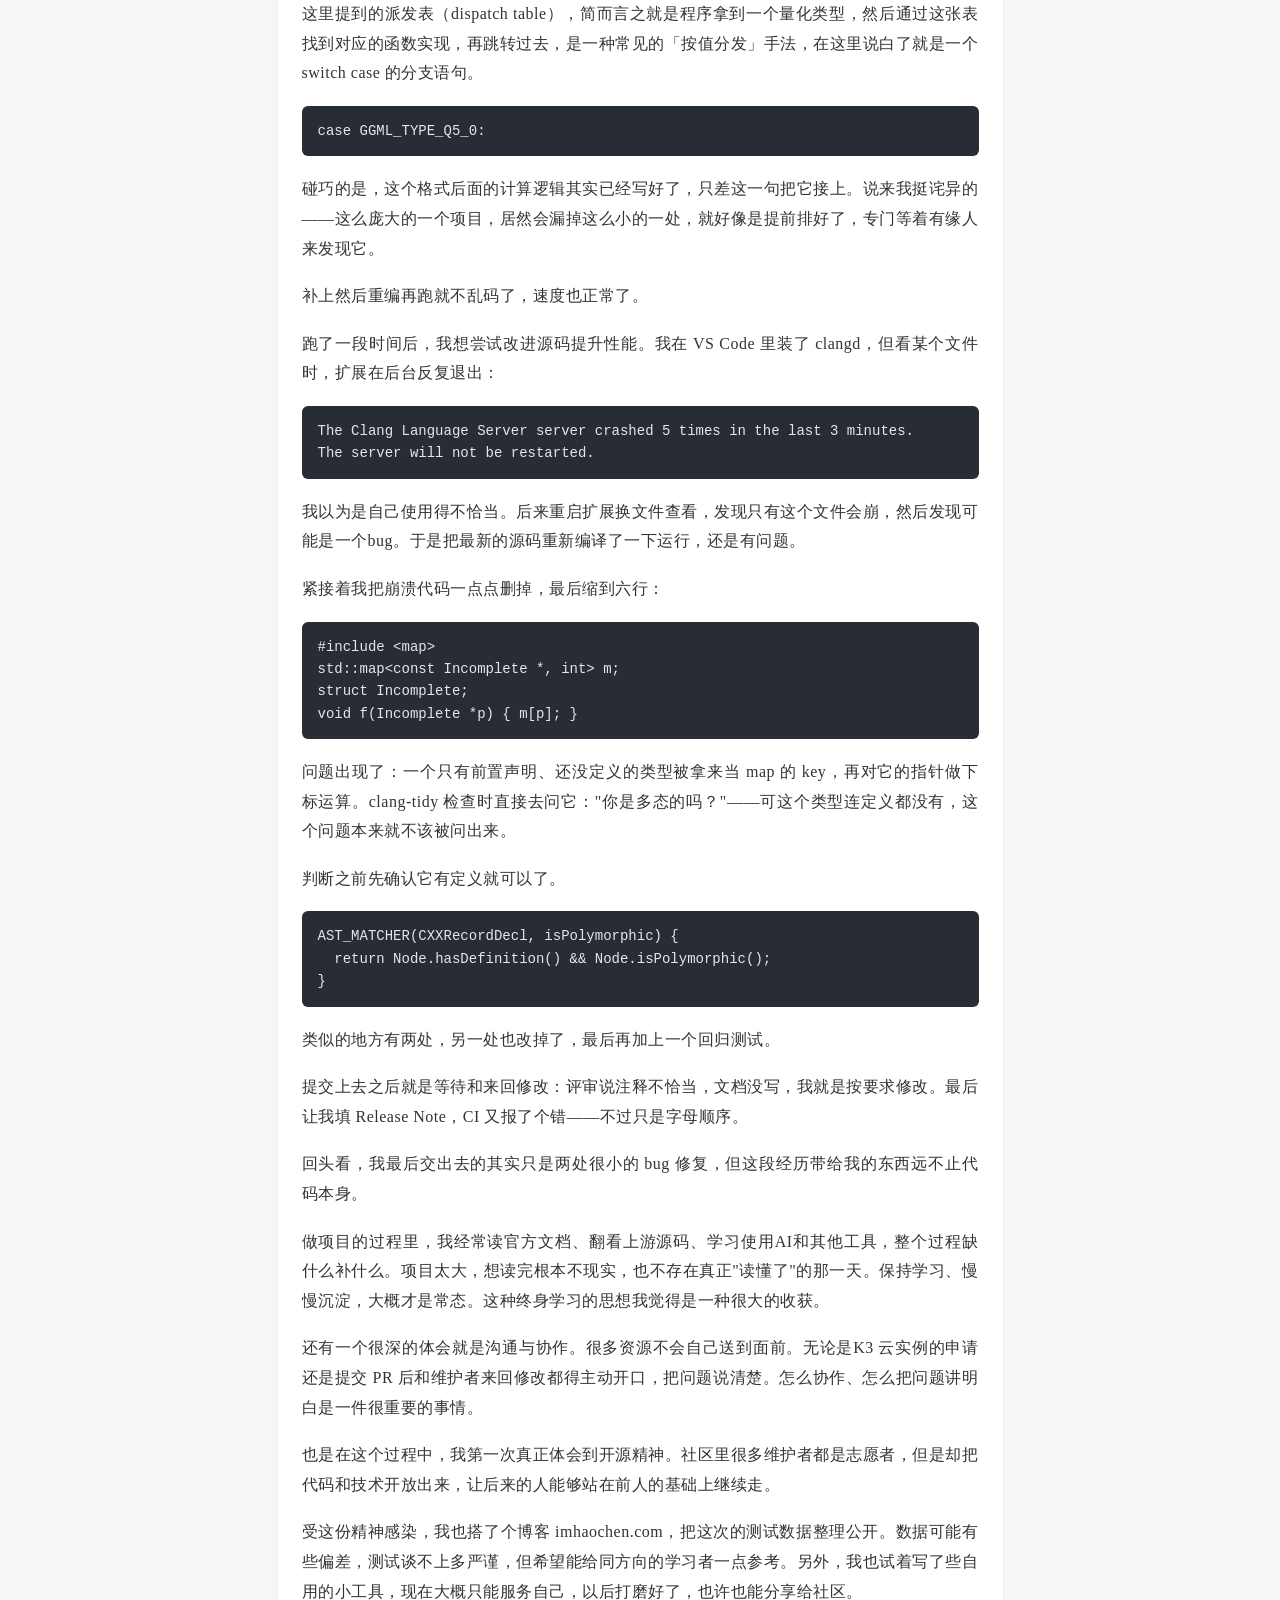
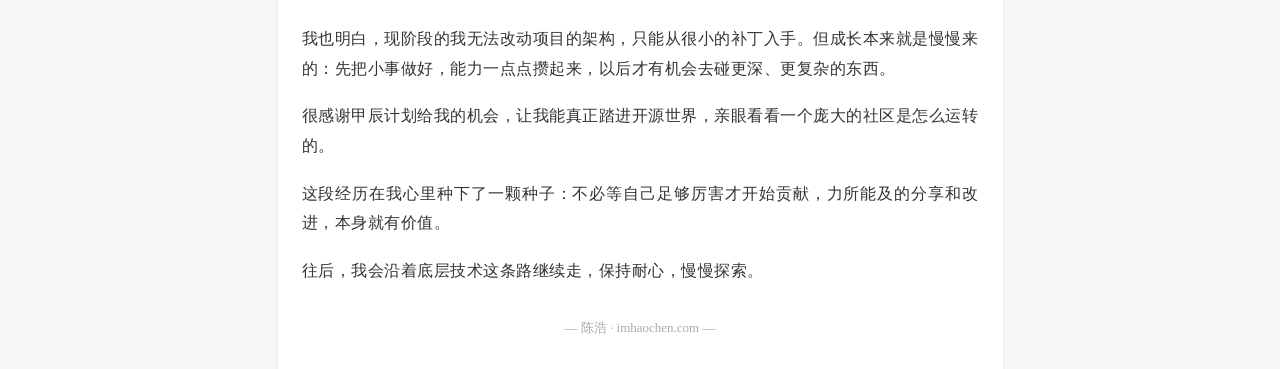
==== commit e3b8f73b: "按口吻再润色三处表达" ====
--- a/wechat-from-zero-to-open-source.html
+++ b/wechat-from-zero-to-open-source.html
@@ -44,15 +44,15 @@
 
   <p style="margin:0 0 18px 0;font-size:16px;line-height:1.85;color:#333333;letter-spacing:.5px;text-align:justify;">跑到 <code style="background:#f2f3f5;color:#c7254e;padding:2px 6px;border-radius:3px;font-family:Menlo,Consolas,'Courier New',monospace;font-size:13.5px;">Q4_K_M</code> 时，发现它慢得异常。一开始我以为是性能问题，就开始查。查了半天没找到原因，但是发现它的对话输出是乱码。</p>
 
-  <p style="margin:0 0 18px 0;font-size:16px;line-height:1.85;color:#333333;letter-spacing:.5px;text-align:justify;">一看到乱码，我就懂了：慢可能是性能有优化空间，乱码那基本就是 bug 了。</p>
+  <p style="margin:0 0 18px 0;font-size:16px;line-height:1.85;color:#333333;letter-spacing:.5px;text-align:justify;">看到乱码的瞬间，我脑子里就冒出个念头：慢还可能只是性能有优化空间，但这该不会是个 bug 吧？</p>
 
   <p style="margin:0 0 18px 0;font-size:16px;line-height:1.85;color:#333333;letter-spacing:.5px;text-align:justify;">顺着链路排查下去，最后定位到SpaceMiT 后端的派发表。派发表里其余量化类型都有分支，唯独缺了 <code style="background:#f2f3f5;color:#c7254e;padding:2px 6px;border-radius:3px;font-family:Menlo,Consolas,'Courier New',monospace;font-size:13.5px;">GGML_TYPE_Q5_0</code>。<code style="background:#f2f3f5;color:#c7254e;padding:2px 6px;border-radius:3px;font-family:Menlo,Consolas,'Courier New',monospace;font-size:13.5px;">Q4_K_M</code> 属于混合量化格式，内部刚好包含 <code style="background:#f2f3f5;color:#c7254e;padding:2px 6px;border-radius:3px;font-family:Menlo,Consolas,'Courier New',monospace;font-size:13.5px;">Q5_0</code> 分片，所以才触发了缺失分支。</p>
 
-  <p style="margin:0 0 18px 0;font-size:16px;line-height:1.85;color:#333333;letter-spacing:.5px;text-align:justify;">这里说的派发表（dispatch table），说白了就是一张「量化类型 → 对应计算函数」的查表。程序拿到一个类型，不用写一长串 if/else 逐个判断，直接拿类型当索引查这张表，跳到对应的实现——这是运行时里很常见的「按值分发」手法（维基百科的 <a href="https://en.wikipedia.org/wiki/Dispatch_table" style="color:#576b95;">Dispatch table</a> 词条讲的就是这个）。</p>
+  <p style="margin:0 0 18px 0;font-size:16px;line-height:1.85;color:#333333;letter-spacing:.5px;text-align:justify;">这里提到的派发表（dispatch table），简而言之就是程序拿到一个量化类型，然后通过这张表找到对应的函数实现，再跳转过去，是一种常见的「按值分发」手法，在这里说白了就是一个 switch case 的分支语句。</p>
 
   <pre style="background:#282c34;color:#e6e6e6;padding:14px 16px;border-radius:6px;font-family:Menlo,Consolas,'Courier New',monospace;font-size:14px;line-height:1.6;margin:0 0 18px 0;white-space:pre-wrap;word-break:break-all;">case GGML_TYPE_Q5_0:</pre>
 
-  <p style="margin:0 0 18px 0;font-size:16px;line-height:1.85;color:#333333;letter-spacing:.5px;text-align:justify;">碰巧的是，这个格式后面的计算逻辑其实已经写好了，只差这一句把它接上。说来挺奇妙的——这么大的项目，我一个刚进来的新人，居然靠一行代码就能做出点实在的贡献，就好像前面的一切早就安排好了，就等着有人来把这一句补上。</p>
+  <p style="margin:0 0 18px 0;font-size:16px;line-height:1.85;color:#333333;letter-spacing:.5px;text-align:justify;">碰巧的是，这个格式后面的计算逻辑其实已经写好了，只差这一句把它接上。说来我挺诧异的——这么庞大的一个项目，居然会漏掉这么小的一处，就好像是提前排好了，专门等着有缘人来发现它。</p>
 
   <p style="margin:0 0 18px 0;font-size:16px;line-height:1.85;color:#333333;letter-spacing:.5px;text-align:justify;">补上然后重编再跑就不乱码了，速度也正常了。</p>
 
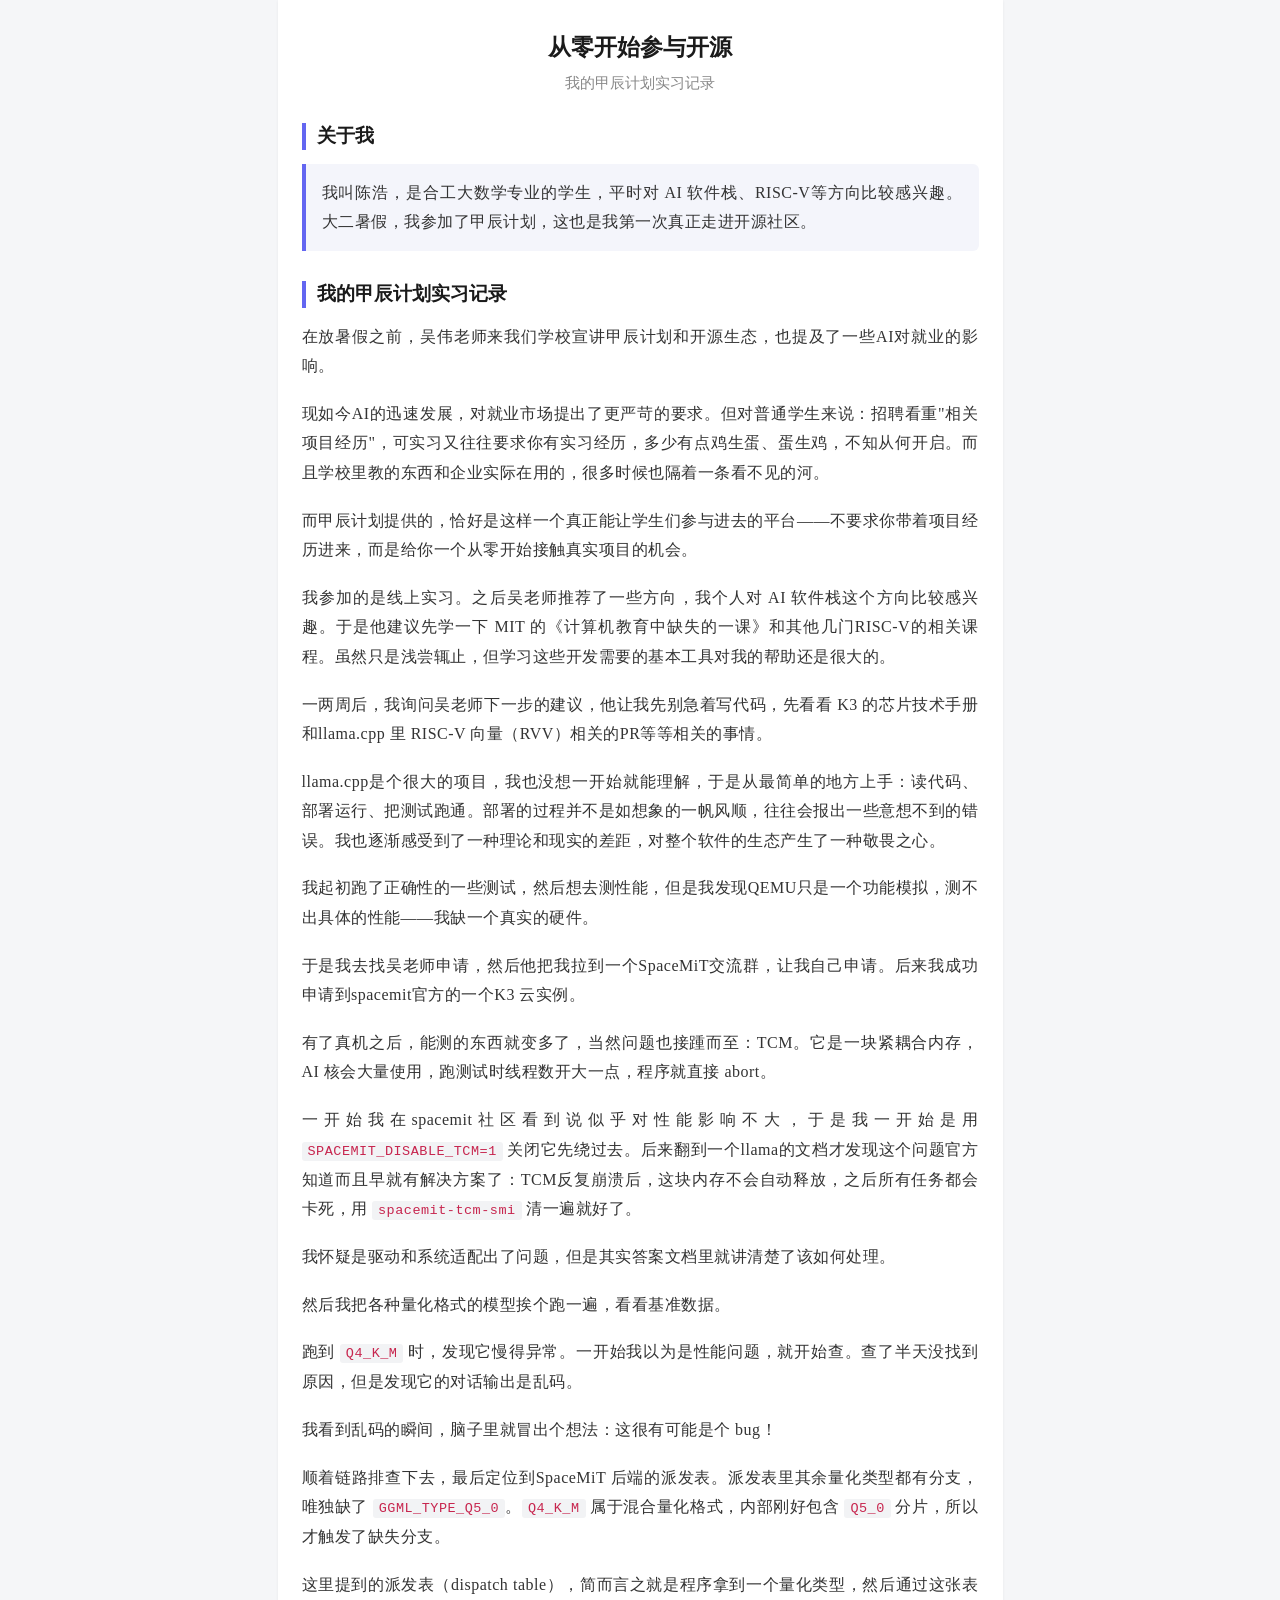
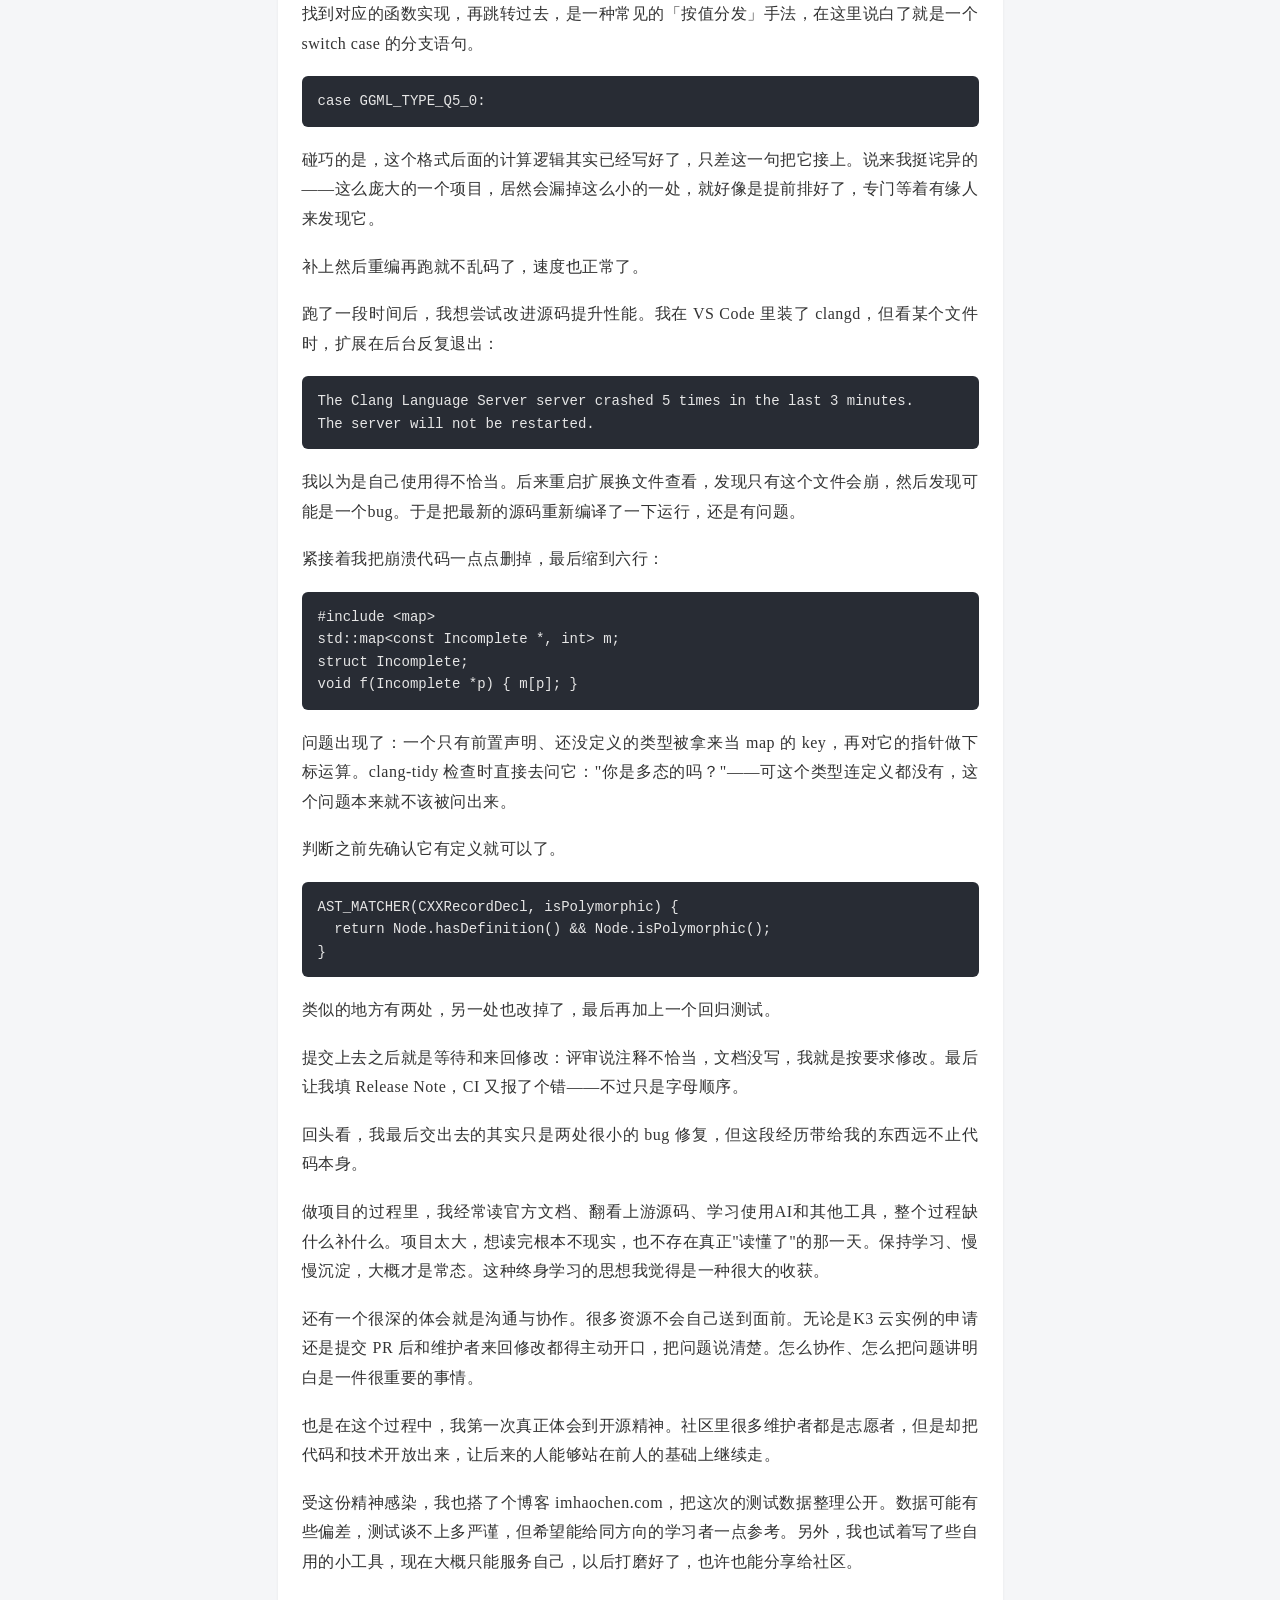
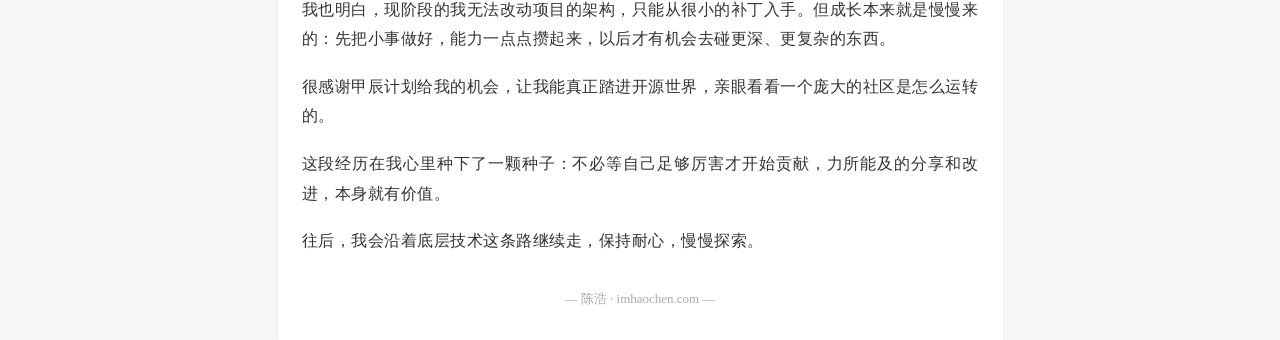
==== commit 54a80f6a: "调整乱码瞬间的表达" ====
--- a/wechat-from-zero-to-open-source.html
+++ b/wechat-from-zero-to-open-source.html
@@ -44,7 +44,7 @@
 
   <p style="margin:0 0 18px 0;font-size:16px;line-height:1.85;color:#333333;letter-spacing:.5px;text-align:justify;">跑到 <code style="background:#f2f3f5;color:#c7254e;padding:2px 6px;border-radius:3px;font-family:Menlo,Consolas,'Courier New',monospace;font-size:13.5px;">Q4_K_M</code> 时，发现它慢得异常。一开始我以为是性能问题，就开始查。查了半天没找到原因，但是发现它的对话输出是乱码。</p>
 
-  <p style="margin:0 0 18px 0;font-size:16px;line-height:1.85;color:#333333;letter-spacing:.5px;text-align:justify;">看到乱码的瞬间，我脑子里就冒出个念头：慢还可能只是性能有优化空间，但这该不会是个 bug 吧？</p>
+  <p style="margin:0 0 18px 0;font-size:16px;line-height:1.85;color:#333333;letter-spacing:.5px;text-align:justify;">我看到乱码的瞬间，脑子里就冒出个想法：这很有可能是个 bug！</p>
 
   <p style="margin:0 0 18px 0;font-size:16px;line-height:1.85;color:#333333;letter-spacing:.5px;text-align:justify;">顺着链路排查下去，最后定位到SpaceMiT 后端的派发表。派发表里其余量化类型都有分支，唯独缺了 <code style="background:#f2f3f5;color:#c7254e;padding:2px 6px;border-radius:3px;font-family:Menlo,Consolas,'Courier New',monospace;font-size:13.5px;">GGML_TYPE_Q5_0</code>。<code style="background:#f2f3f5;color:#c7254e;padding:2px 6px;border-radius:3px;font-family:Menlo,Consolas,'Courier New',monospace;font-size:13.5px;">Q4_K_M</code> 属于混合量化格式，内部刚好包含 <code style="background:#f2f3f5;color:#c7254e;padding:2px 6px;border-radius:3px;font-family:Menlo,Consolas,'Courier New',monospace;font-size:13.5px;">Q5_0</code> 分片，所以才触发了缺失分支。</p>
 
